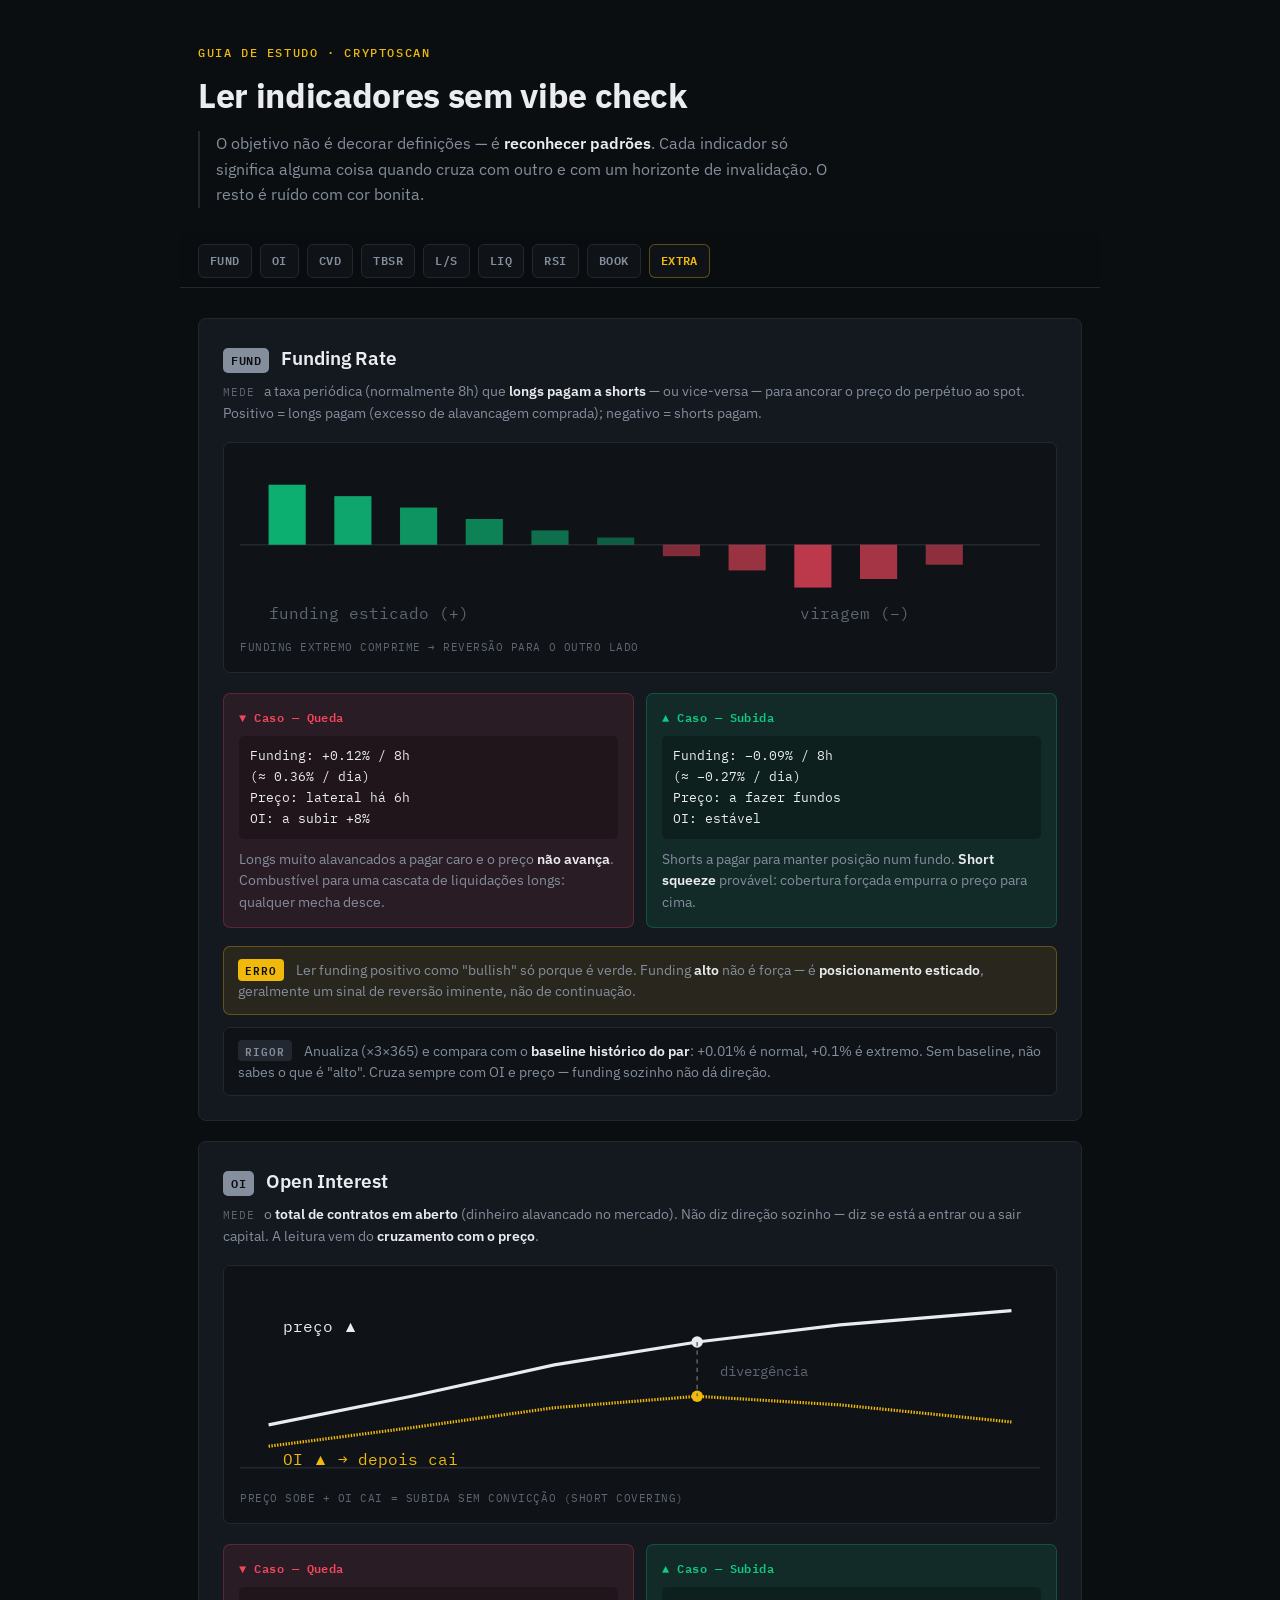
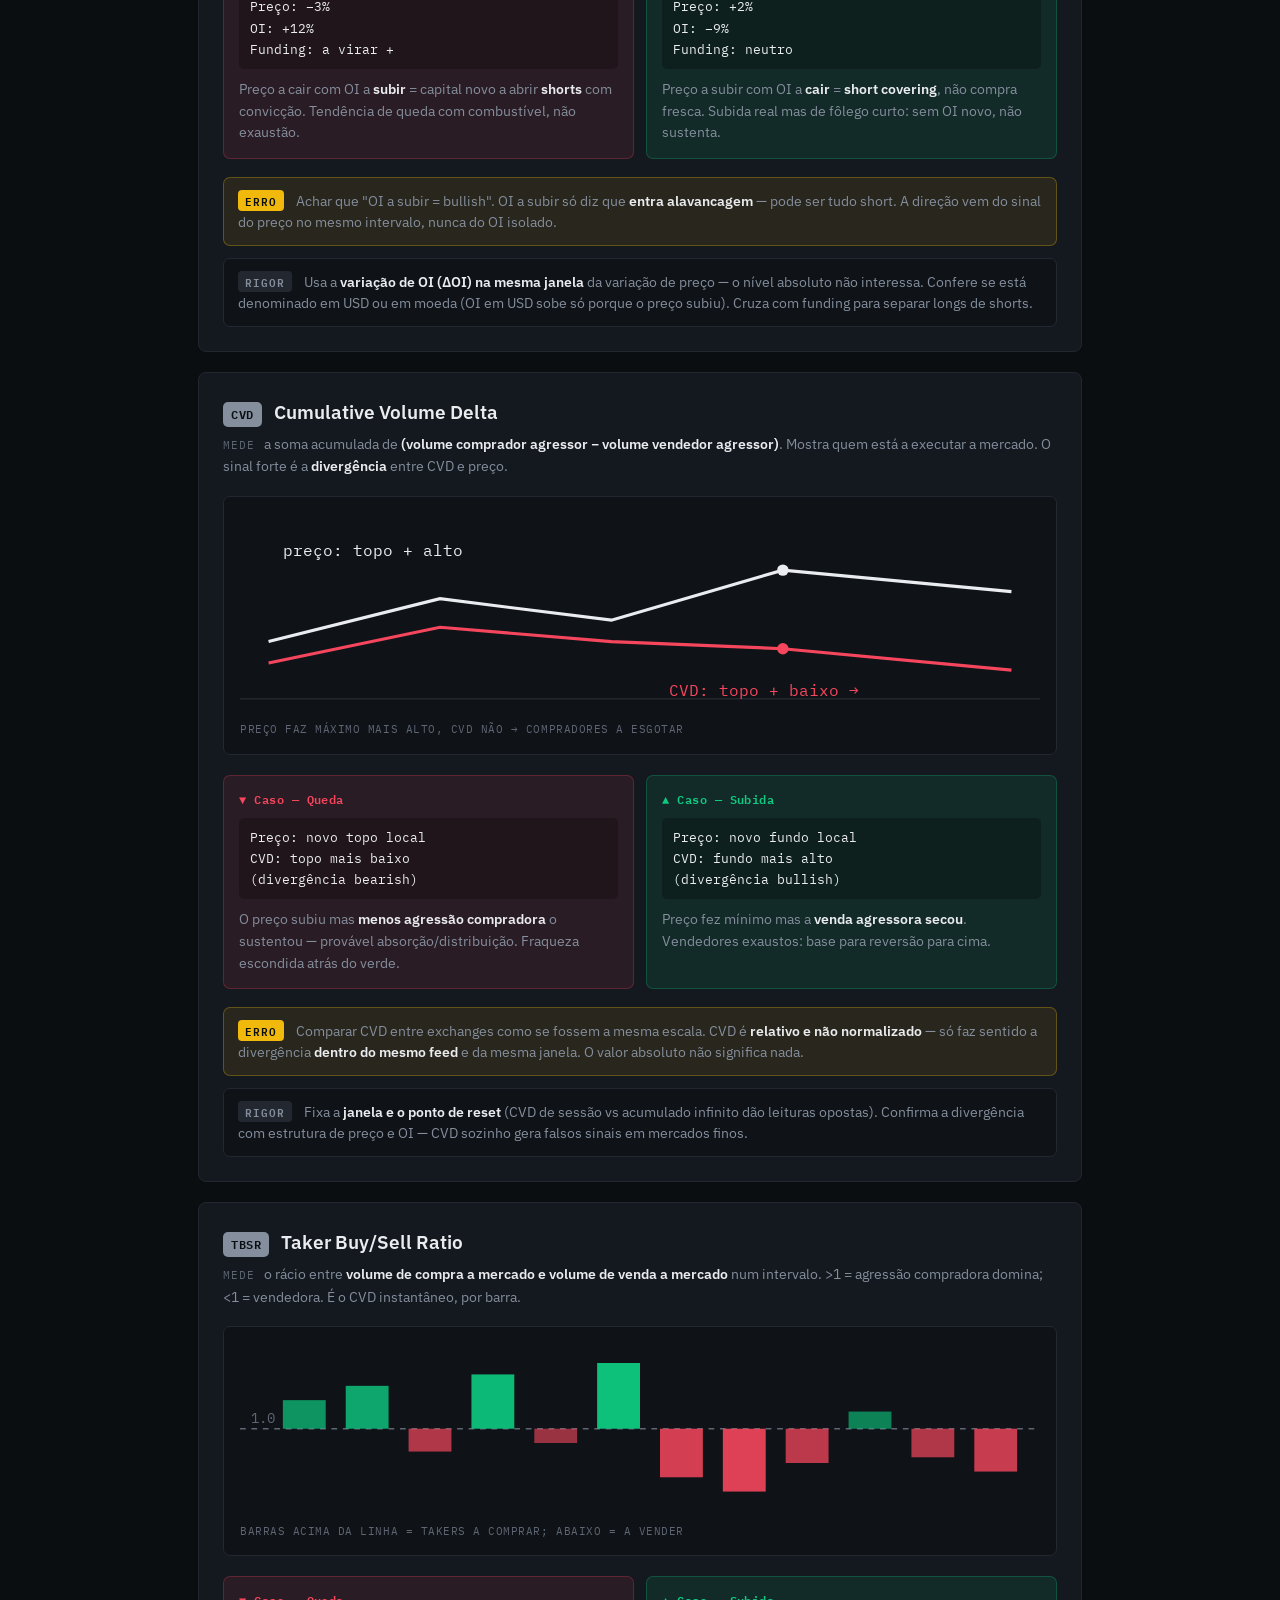
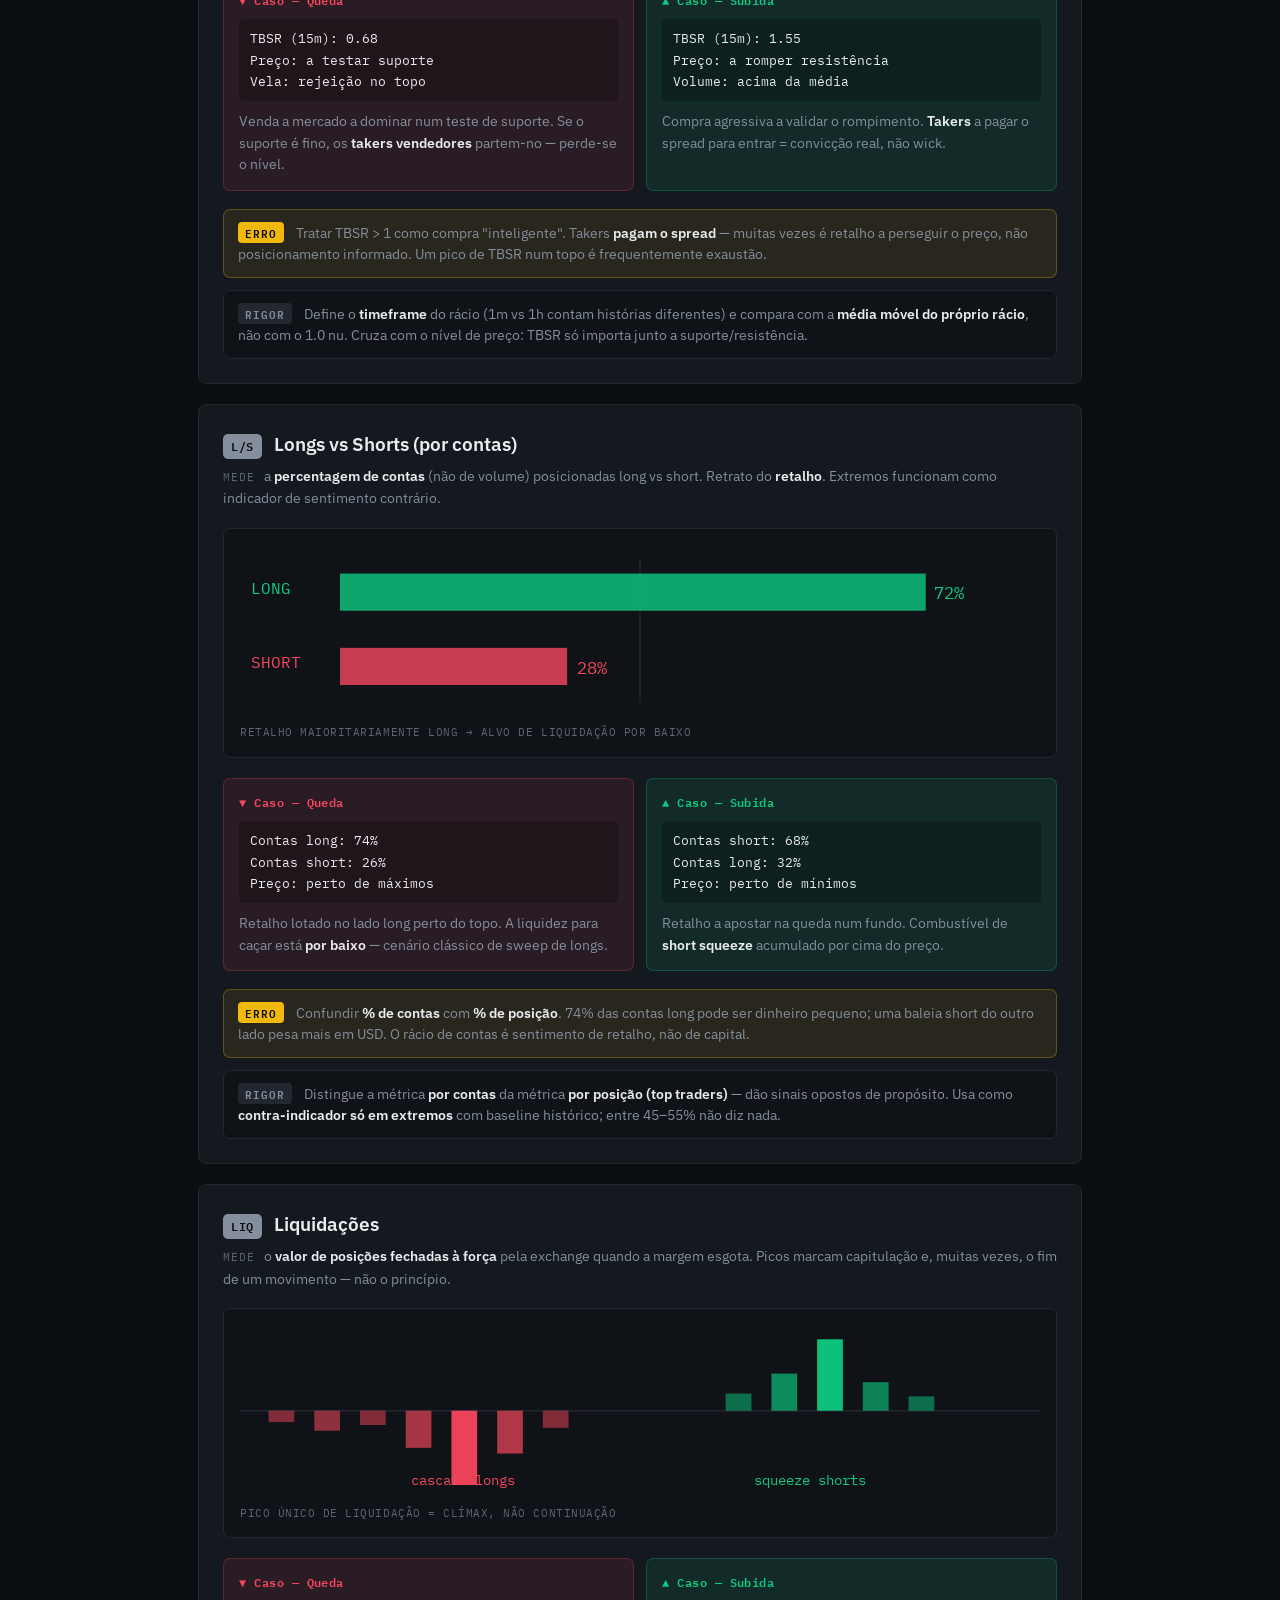
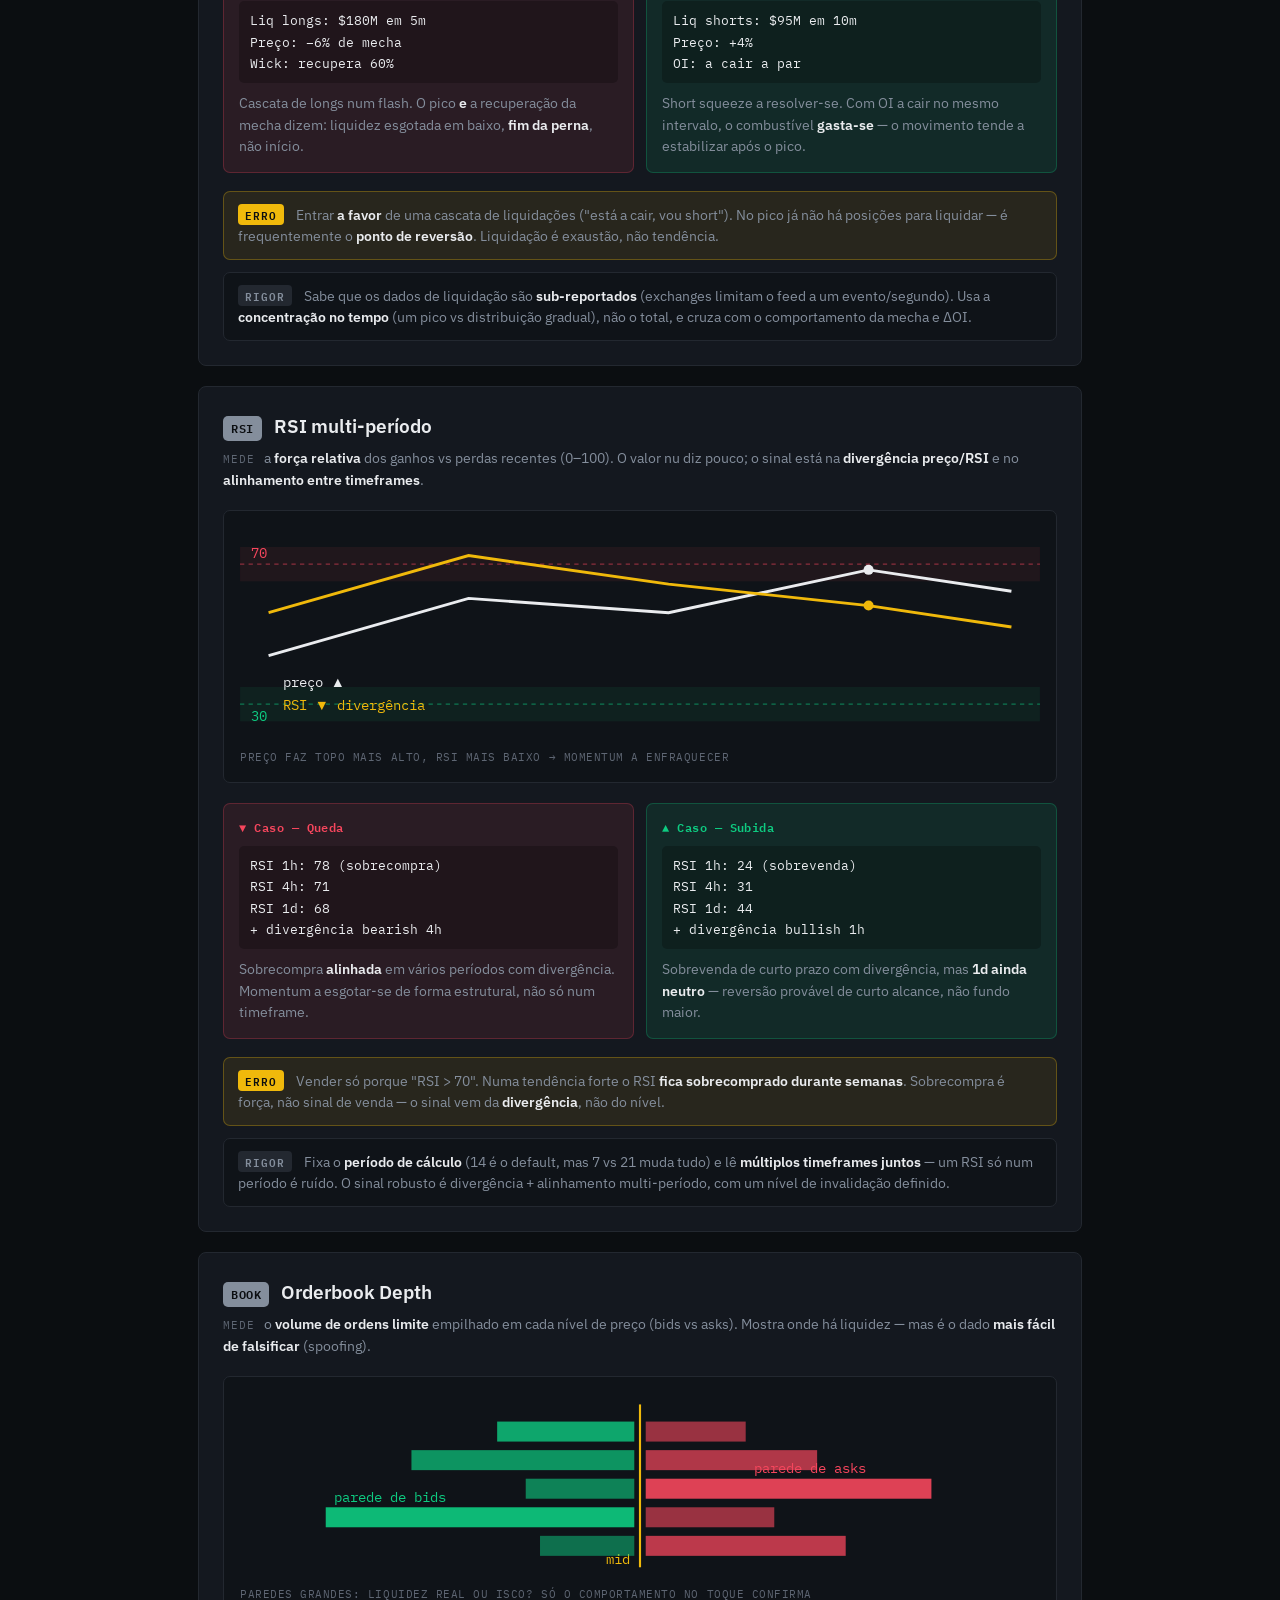
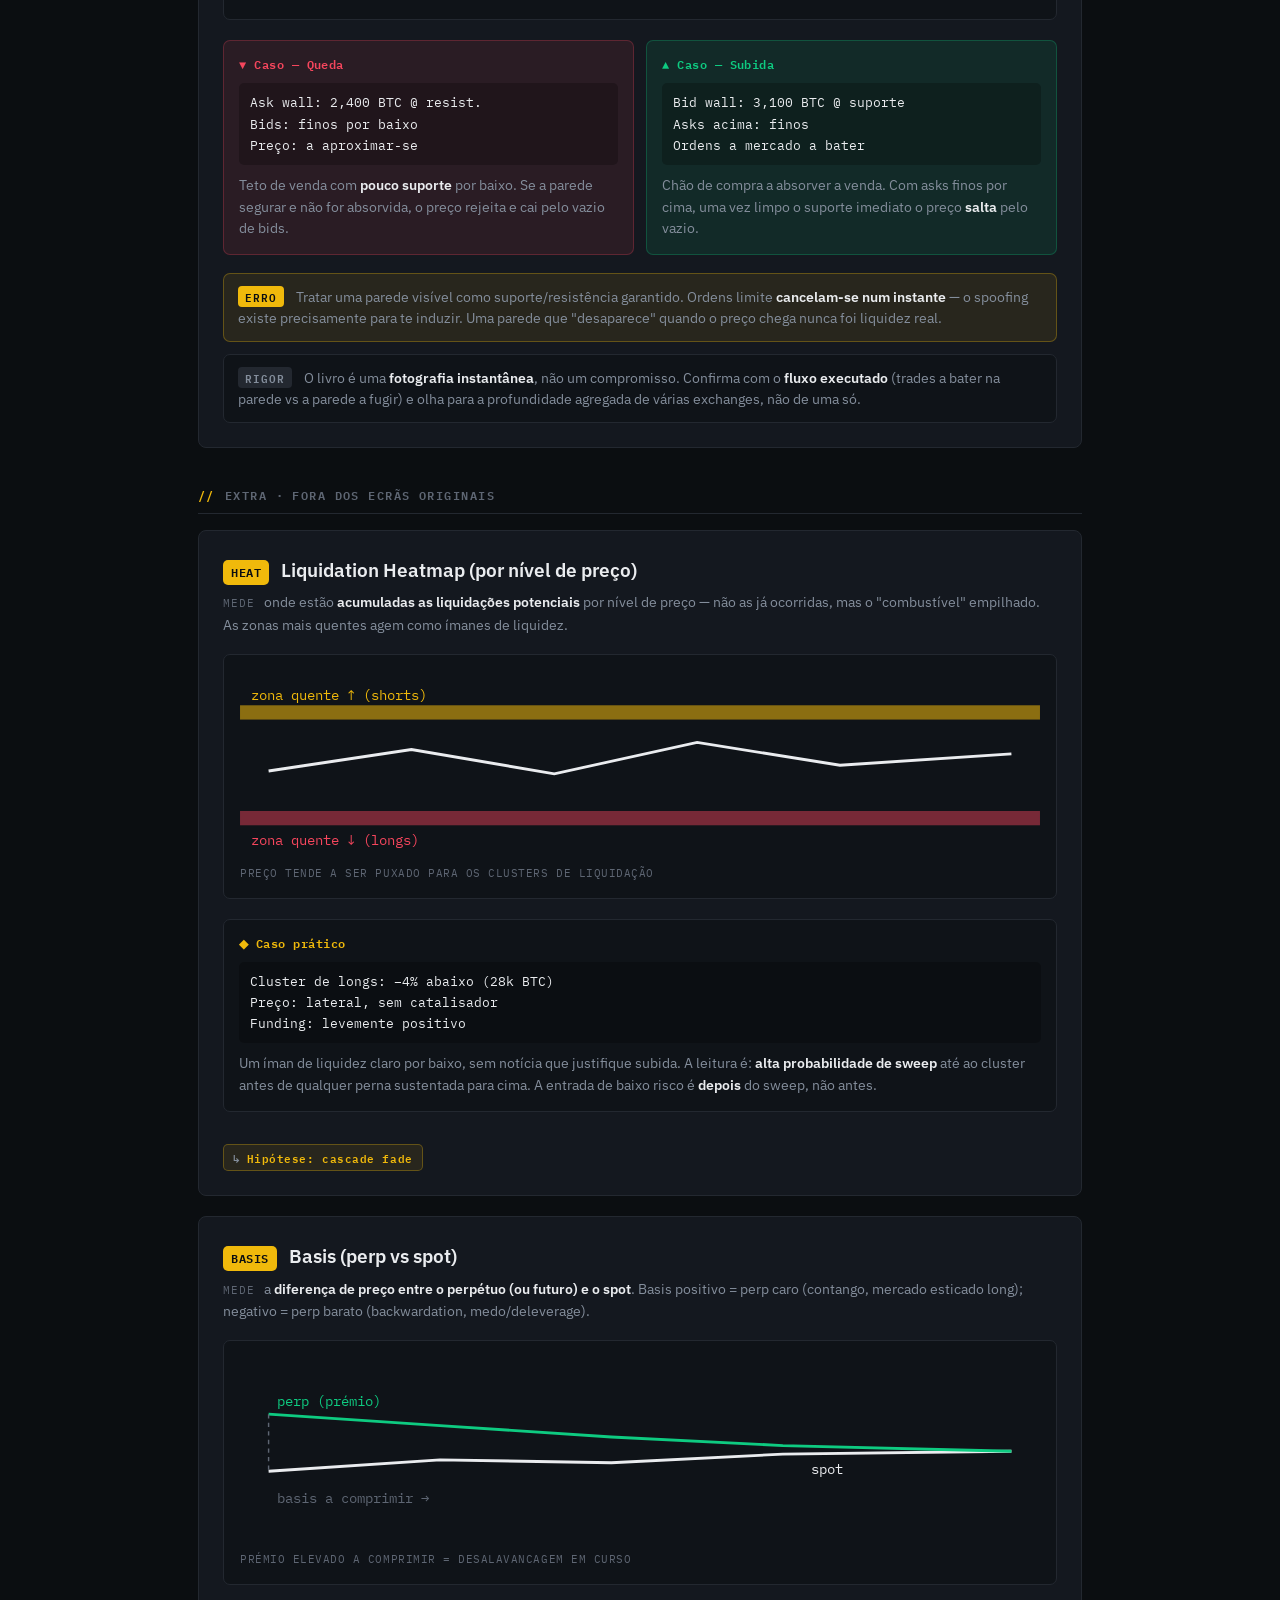
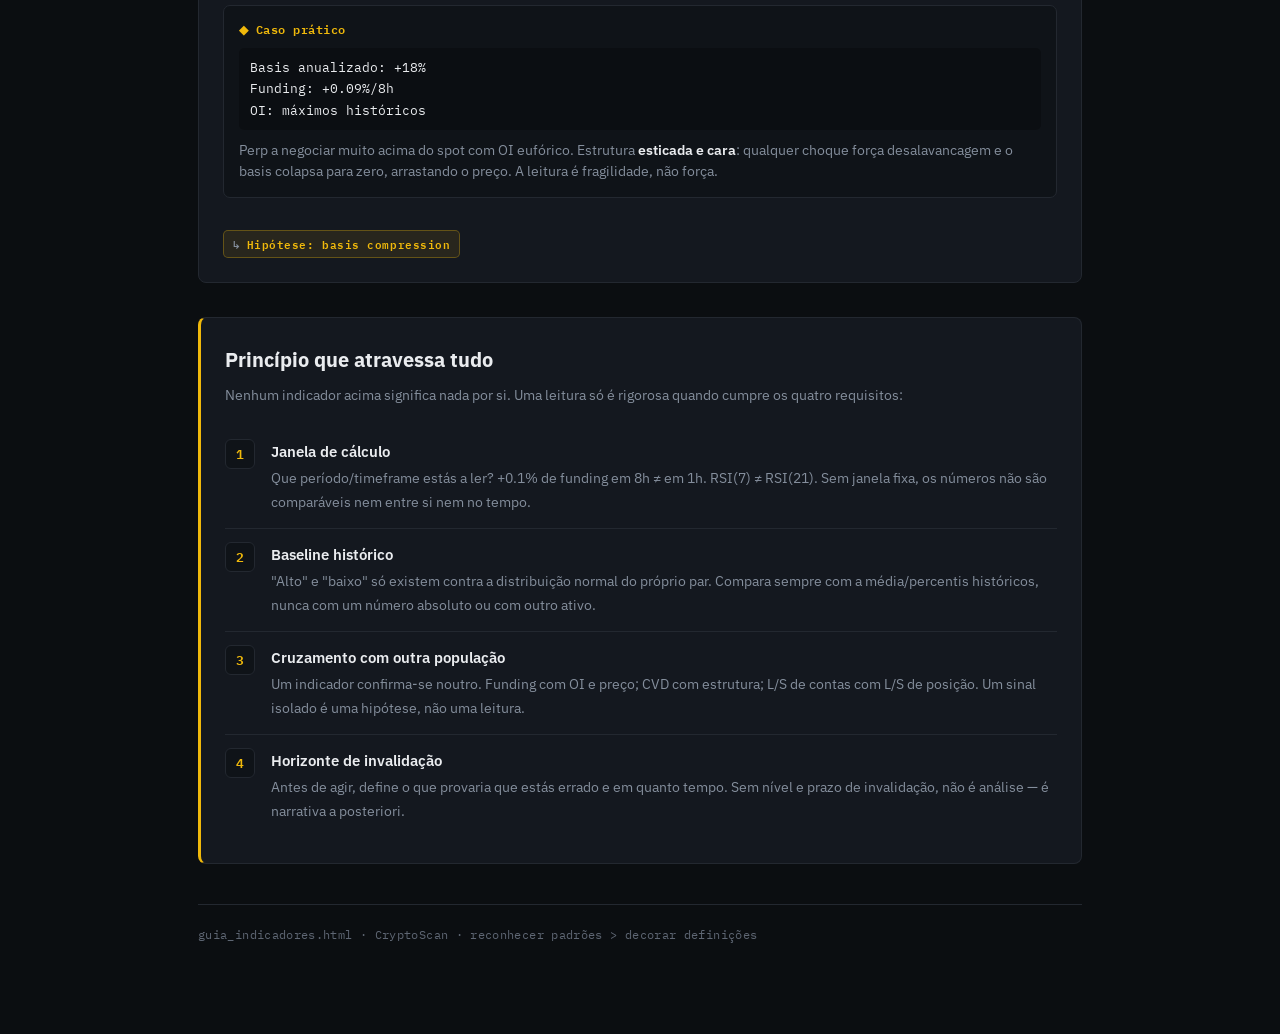
==== guia_indicadores.html @ 4b024e28 "Adiciona tab Tutorial com guia de indicadores de derivativos Novo ficheiro autónomo guia_indicadores" ====
<!DOCTYPE html>
<html lang="pt">
<head>
<meta charset="UTF-8">
<meta name="viewport" content="width=device-width, initial-scale=1.0">
<title>Ler indicadores sem vibe check · CryptoScan</title>
<link rel="preconnect" href="https://fonts.googleapis.com">
<link rel="preconnect" href="https://fonts.gstatic.com" crossorigin>
<link href="https://fonts.googleapis.com/css2?family=IBM+Plex+Sans:wght@400;500;600;700&family=IBM+Plex+Mono:wght@400;500;600&display=swap" rel="stylesheet">
<style>
:root{
  --bg:#0B0E11;
  --panel:#14181F;
  --panel-2:#0F1318;
  --border:#232830;
  --text:#EAECEF;
  --text-dim:#848E9C;
  --text-dimmer:#5E6673;
  --green:#0ECB81;
  --red:#F6465D;
  --amber:#F0B90B;
  --green-soft:rgba(14,203,129,.10);
  --red-soft:rgba(246,70,93,.10);
  --amber-soft:rgba(240,185,11,.09);
}
*{box-sizing:border-box}
html{scroll-behavior:smooth}
body{
  margin:0;
  background:var(--bg);
  color:var(--text);
  font-family:'IBM Plex Sans',system-ui,sans-serif;
  font-size:15px;
  line-height:1.6;
  -webkit-font-smoothing:antialiased;
}
.mono{font-family:'IBM Plex Mono',ui-monospace,monospace}
.wrap{max-width:920px;margin:0 auto;padding:0 18px 90px}

/* ─── HEADER ─────────────────────────────── */
header.top{padding:44px 0 26px}
.eyebrow{
  font-family:'IBM Plex Mono',monospace;
  font-size:11.5px;letter-spacing:.14em;text-transform:uppercase;
  color:var(--amber);margin:0 0 14px;font-weight:500;
}
h1.title{
  font-size:34px;line-height:1.14;font-weight:700;margin:0 0 16px;
  letter-spacing:-.01em;
}
.tese{
  color:var(--text-dim);font-size:16px;max-width:640px;margin:0;
  border-left:2px solid var(--border);padding-left:16px;
}
.tese strong{color:var(--text);font-weight:600}

/* ─── STICKY TICKER NAV ──────────────────── */
nav.ticker{
  position:sticky;top:0;z-index:20;
  margin:0 -18px 30px;padding:10px 18px;
  background:rgba(11,14,17,.72);
  backdrop-filter:blur(12px);-webkit-backdrop-filter:blur(12px);
  border-bottom:1px solid var(--border);
  display:flex;gap:8px;overflow-x:auto;
  scrollbar-width:none;
}
nav.ticker::-webkit-scrollbar{display:none}
nav.ticker a{
  flex:0 0 auto;
  font-family:'IBM Plex Mono',monospace;
  font-size:12px;font-weight:600;letter-spacing:.04em;
  color:var(--text-dim);text-decoration:none;
  padding:6px 11px;border-radius:6px;
  border:1px solid var(--border);
  background:var(--panel-2);
  transition:color .15s,border-color .15s,background .15s;
  white-space:nowrap;
}
nav.ticker a:hover{color:var(--text);border-color:var(--text-dimmer)}
nav.ticker a.x{color:var(--amber);border-color:rgba(240,185,11,.35)}

/* ─── PANELS ─────────────────────────────── */
section.ind{
  background:var(--panel);
  border:1px solid var(--border);
  border-radius:8px;
  padding:24px;
  margin:0 0 20px;
  scroll-margin-top:64px;
}
.ind-head{display:flex;align-items:baseline;gap:12px;flex-wrap:wrap;margin-bottom:6px}
.chip{
  font-family:'IBM Plex Mono',monospace;
  font-size:12px;font-weight:600;letter-spacing:.05em;
  color:var(--bg);background:var(--text-dim);
  padding:3px 8px;border-radius:5px;
}
.ind-name{font-size:19px;font-weight:600;margin:0}
.mede{
  color:var(--text-dim);font-size:14px;margin:4px 0 18px;
}
.mede b{color:var(--text);font-weight:600}
.mede .lbl{
  font-family:'IBM Plex Mono',monospace;color:var(--text-dimmer);
  font-size:11px;letter-spacing:.08em;text-transform:uppercase;margin-right:6px;
}

/* ─── DIAGRAM ────────────────────────────── */
.diagram{
  background:var(--panel-2);
  border:1px solid var(--border);
  border-radius:7px;
  padding:16px;margin:0 0 20px;
}
.diagram svg{display:block;width:100%;height:auto}
.dg-cap{
  font-family:'IBM Plex Mono',monospace;font-size:10.5px;
  color:var(--text-dimmer);letter-spacing:.05em;
  margin-top:8px;text-transform:uppercase;
}

/* ─── CASE BOXES ─────────────────────────── */
.cases{display:grid;grid-template-columns:1fr 1fr;gap:12px;margin:0 0 18px}
.case{
  border-radius:7px;padding:14px 15px;
  border:1px solid var(--border);
}
.case.down{background:var(--red-soft);border-color:rgba(246,70,93,.25)}
.case.up{background:var(--green-soft);border-color:rgba(14,203,129,.25)}
.case-lbl{
  font-family:'IBM Plex Mono',monospace;
  font-size:12px;font-weight:600;letter-spacing:.04em;
  margin:0 0 9px;
}
.case.down .case-lbl{color:var(--red)}
.case.up .case-lbl{color:var(--green)}
.case-num{
  font-family:'IBM Plex Mono',monospace;
  font-size:12.5px;line-height:1.7;color:var(--text);
  background:rgba(0,0,0,.25);
  border-radius:5px;padding:9px 11px;margin:0 0 10px;
  white-space:pre-wrap;overflow-x:auto;
}
.case-read{font-size:13.5px;color:var(--text-dim);margin:0}
.case-read b{color:var(--text);font-weight:600}

/* ─── CALLOUTS ───────────────────────────── */
.callout{
  border-radius:7px;padding:12px 14px;margin:0 0 12px;
  font-size:13.5px;line-height:1.55;
  border:1px solid var(--border);
}
.callout:last-child{margin-bottom:0}
.callout .tag{
  font-family:'IBM Plex Mono',monospace;
  font-size:11px;font-weight:600;letter-spacing:.09em;
  padding:2px 7px;border-radius:4px;margin-right:9px;
  display:inline-block;
}
.callout.erro{background:var(--amber-soft);border-color:rgba(240,185,11,.3)}
.callout.erro .tag{color:var(--bg);background:var(--amber)}
.callout.rigor{background:var(--panel-2)}
.callout.rigor .tag{color:var(--text-dim);background:var(--border)}
.callout-body{color:var(--text-dim)}
.callout-body b{color:var(--text);font-weight:600}

/* ─── SECTION LABEL ──────────────────────── */
.sec-label{
  font-family:'IBM Plex Mono',monospace;
  font-size:12px;letter-spacing:.12em;text-transform:uppercase;
  color:var(--text-dimmer);font-weight:600;
  margin:38px 0 16px;padding-bottom:8px;
  border-bottom:1px solid var(--border);
  display:flex;align-items:center;gap:10px;
}
.sec-label::before{content:"//";color:var(--amber)}

/* EXTRA tag linking to hypothesis */
.hyp-tag{
  font-family:'IBM Plex Mono',monospace;
  font-size:11px;font-weight:600;letter-spacing:.05em;
  color:var(--amber);background:var(--amber-soft);
  border:1px solid rgba(240,185,11,.3);
  padding:4px 9px;border-radius:5px;
  display:inline-flex;align-items:center;gap:6px;margin-top:14px;
}
.hyp-tag::before{content:"↳";color:var(--text-dim)}

/* ─── CLOSING ────────────────────────────── */
.closing{
  background:var(--panel);
  border:1px solid var(--border);
  border-left:3px solid var(--amber);
  border-radius:8px;padding:26px 24px;margin:34px 0 0;
}
.closing h2{font-size:20px;font-weight:700;margin:0 0 8px}
.closing .sub{color:var(--text-dim);font-size:14px;margin:0 0 20px}
ol.rigor-list{margin:0;padding:0;list-style:none;counter-reset:r}
ol.rigor-list li{
  counter-increment:r;
  position:relative;padding:14px 0 14px 46px;
  border-top:1px solid var(--border);
}
ol.rigor-list li:first-child{border-top:none}
ol.rigor-list li::before{
  content:counter(r);
  position:absolute;left:0;top:13px;
  width:28px;height:28px;border-radius:6px;
  background:var(--panel-2);border:1px solid var(--border);
  color:var(--amber);font-family:'IBM Plex Mono',monospace;
  font-weight:600;font-size:13px;
  display:flex;align-items:center;justify-content:center;
}
ol.rigor-list li b{color:var(--text);font-weight:600;display:block;margin-bottom:2px}
ol.rigor-list li span{color:var(--text-dim);font-size:13.5px}

footer.foot{
  margin-top:40px;padding-top:20px;border-top:1px solid var(--border);
  color:var(--text-dimmer);font-size:12px;
  font-family:'IBM Plex Mono',monospace;letter-spacing:.03em;
}

/* ─── RESPONSIVE ─────────────────────────── */
@media (max-width:640px){
  .cases{grid-template-columns:1fr}
  h1.title{font-size:27px}
  section.ind{padding:18px}
  .wrap{padding:0 14px 70px}
}
</style>
</head>
<body>
<div class="wrap">

<!-- ══ HEADER ══ -->
<header class="top">
  <p class="eyebrow">Guia de estudo · CryptoScan</p>
  <h1 class="title">Ler indicadores sem vibe check</h1>
  <p class="tese">O objetivo não é decorar definições — é <strong>reconhecer padrões</strong>. Cada indicador só significa alguma coisa quando cruza com outro e com um horizonte de invalidação. O resto é ruído com cor bonita.</p>
</header>

<!-- ══ STICKY TICKER NAV ══ -->
<nav class="ticker" aria-label="Navegação de indicadores">
  <a href="#fund">FUND</a>
  <a href="#oi">OI</a>
  <a href="#cvd">CVD</a>
  <a href="#tbsr">TBSR</a>
  <a href="#ls">L/S</a>
  <a href="#liq">LIQ</a>
  <a href="#rsi">RSI</a>
  <a href="#book">BOOK</a>
  <a href="#extra" class="x">EXTRA</a>
</nav>

<!-- ══════════ 1 · FUNDING ══════════ -->
<section class="ind" id="fund">
  <div class="ind-head">
    <span class="chip">FUND</span>
    <h2 class="ind-name">Funding Rate</h2>
  </div>
  <p class="mede"><span class="lbl">Mede</span> a taxa periódica (normalmente 8h) que <b>longs pagam a shorts</b> — ou vice-versa — para ancorar o preço do perpétuo ao spot. Positivo = longs pagam (excesso de alavancagem comprada); negativo = shorts pagam.</p>

  <div class="diagram">
    <svg viewBox="0 0 560 120" role="img" aria-label="Barras de funding a comprimir">
      <line x1="0" y1="60" x2="560" y2="60" stroke="#232830" stroke-width="1"/>
      <!-- barras positivas a decrescer (compressão) -->
      <rect x="20"  y="18" width="26" height="42" fill="#0ECB81" opacity=".85"/>
      <rect x="66"  y="26" width="26" height="34" fill="#0ECB81" opacity=".8"/>
      <rect x="112" y="34" width="26" height="26" fill="#0ECB81" opacity=".7"/>
      <rect x="158" y="42" width="26" height="18" fill="#0ECB81" opacity=".6"/>
      <rect x="204" y="50" width="26" height="10" fill="#0ECB81" opacity=".5"/>
      <rect x="250" y="55" width="26" height="5"  fill="#0ECB81" opacity=".4"/>
      <!-- viragem negativa -->
      <rect x="296" y="60" width="26" height="8"  fill="#F6465D" opacity=".5"/>
      <rect x="342" y="60" width="26" height="18" fill="#F6465D" opacity=".6"/>
      <rect x="388" y="60" width="26" height="30" fill="#F6465D" opacity=".75"/>
      <rect x="434" y="60" width="26" height="24" fill="#F6465D" opacity=".65"/>
      <rect x="480" y="60" width="26" height="14" fill="#F6465D" opacity=".55"/>
      <text x="20" y="112" fill="#5E6673" font-family="IBM Plex Mono" font-size="11">funding esticado (+)</text>
      <text x="392" y="112" fill="#5E6673" font-family="IBM Plex Mono" font-size="11">viragem (−)</text>
    </svg>
    <div class="dg-cap">Funding extremo comprime → reversão para o outro lado</div>
  </div>

  <div class="cases">
    <div class="case down">
      <p class="case-lbl">▼ Caso — Queda</p>
      <div class="case-num">Funding: +0.12% / 8h
(≈ 0.36% / dia)
Preço: lateral há 6h
OI: a subir +8%</div>
      <p class="case-read">Longs muito alavancados a pagar caro e o preço <b>não avança</b>. Combustível para uma cascata de liquidações longs: qualquer mecha desce.</p>
    </div>
    <div class="case up">
      <p class="case-lbl">▲ Caso — Subida</p>
      <div class="case-num">Funding: −0.09% / 8h
(≈ −0.27% / dia)
Preço: a fazer fundos
OI: estável</div>
      <p class="case-read">Shorts a pagar para manter posição num fundo. <b>Short squeeze</b> provável: cobertura forçada empurra o preço para cima.</p>
    </div>
  </div>

  <div class="callout erro">
    <span class="tag">ERRO</span>
    <span class="callout-body">Ler funding positivo como "bullish" só porque é verde. Funding <b>alto</b> não é força — é <b>posicionamento esticado</b>, geralmente um sinal de reversão iminente, não de continuação.</span>
  </div>
  <div class="callout rigor">
    <span class="tag">RIGOR</span>
    <span class="callout-body">Anualiza (×3×365) e compara com o <b>baseline histórico do par</b>: +0.01% é normal, +0.1% é extremo. Sem baseline, não sabes o que é "alto". Cruza sempre com OI e preço — funding sozinho não dá direção.</span>
  </div>
</section>

<!-- ══════════ 2 · OPEN INTEREST ══════════ -->
<section class="ind" id="oi">
  <div class="ind-head">
    <span class="chip">OI</span>
    <h2 class="ind-name">Open Interest</h2>
  </div>
  <p class="mede"><span class="lbl">Mede</span> o <b>total de contratos em aberto</b> (dinheiro alavancado no mercado). Não diz direção sozinho — diz se está a entrar ou a sair capital. A leitura vem do <b>cruzamento com o preço</b>.</p>

  <div class="diagram">
    <svg viewBox="0 0 560 140" role="img" aria-label="Cruzamento preço e open interest">
      <line x1="0" y1="130" x2="560" y2="130" stroke="#232830" stroke-width="1"/>
      <!-- preço a subir -->
      <polyline points="20,100 120,80 220,58 320,42 420,30 540,20" fill="none" stroke="#EAECEF" stroke-width="2.2"/>
      <!-- OI a subir junto (confirmação) então a divergir -->
      <polyline points="20,115 120,102 220,88 320,80 420,86 540,98" fill="none" stroke="#F0B90B" stroke-width="2.2" stroke-dasharray="1"/>
      <circle cx="320" cy="42" r="4" fill="#EAECEF"/>
      <circle cx="320" cy="80" r="4" fill="#F0B90B"/>
      <line x1="320" y1="42" x2="320" y2="80" stroke="#5E6673" stroke-width="1" stroke-dasharray="3 3"/>
      <text x="30" y="35" fill="#EAECEF" font-family="IBM Plex Mono" font-size="11">preço ▲</text>
      <text x="30" y="128" fill="#F0B90B" font-family="IBM Plex Mono" font-size="11">OI ▲ → depois cai</text>
      <text x="336" y="66" fill="#5E6673" font-family="IBM Plex Mono" font-size="10">divergência</text>
    </svg>
    <div class="dg-cap">Preço sobe + OI cai = subida sem convicção (short covering)</div>
  </div>

  <div class="cases">
    <div class="case down">
      <p class="case-lbl">▼ Caso — Queda</p>
      <div class="case-num">Preço: −3%
OI: +12%
Funding: a virar +</div>
      <p class="case-read">Preço a cair com OI a <b>subir</b> = capital novo a abrir <b>shorts</b> com convicção. Tendência de queda com combustível, não exaustão.</p>
    </div>
    <div class="case up">
      <p class="case-lbl">▲ Caso — Subida</p>
      <div class="case-num">Preço: +2%
OI: −9%
Funding: neutro</div>
      <p class="case-read">Preço a subir com OI a <b>cair</b> = <b>short covering</b>, não compra fresca. Subida real mas de fôlego curto: sem OI novo, não sustenta.</p>
    </div>
  </div>

  <div class="callout erro">
    <span class="tag">ERRO</span>
    <span class="callout-body">Achar que "OI a subir = bullish". OI a subir só diz que <b>entra alavancagem</b> — pode ser tudo short. A direção vem do sinal do preço no mesmo intervalo, nunca do OI isolado.</span>
  </div>
  <div class="callout rigor">
    <span class="tag">RIGOR</span>
    <span class="callout-body">Usa a <b>variação de OI (ΔOI) na mesma janela</b> da variação de preço — o nível absoluto não interessa. Confere se está denominado em USD ou em moeda (OI em USD sobe só porque o preço subiu). Cruza com funding para separar longs de shorts.</span>
  </div>
</section>

<!-- ══════════ 3 · CVD ══════════ -->
<section class="ind" id="cvd">
  <div class="ind-head">
    <span class="chip">CVD</span>
    <h2 class="ind-name">Cumulative Volume Delta</h2>
  </div>
  <p class="mede"><span class="lbl">Mede</span> a soma acumulada de <b>(volume comprador agressor − volume vendedor agressor)</b>. Mostra quem está a executar a mercado. O sinal forte é a <b>divergência</b> entre CVD e preço.</p>

  <div class="diagram">
    <svg viewBox="0 0 560 140" role="img" aria-label="Divergência entre preço e CVD">
      <line x1="0" y1="130" x2="560" y2="130" stroke="#232830" stroke-width="1"/>
      <!-- preço faz topo mais alto -->
      <polyline points="20,90 140,60 260,75 380,40 540,55" fill="none" stroke="#EAECEF" stroke-width="2.2"/>
      <!-- CVD faz topo mais baixo (divergência bearish) -->
      <polyline points="20,105 140,80 260,90 380,95 540,110" fill="none" stroke="#F6465D" stroke-width="2.2"/>
      <circle cx="380" cy="40" r="4" fill="#EAECEF"/>
      <circle cx="380" cy="95" r="4" fill="#F6465D"/>
      <text x="30" y="30" fill="#EAECEF" font-family="IBM Plex Mono" font-size="11">preço: topo + alto</text>
      <text x="300" y="128" fill="#F6465D" font-family="IBM Plex Mono" font-size="11">CVD: topo + baixo →</text>
    </svg>
    <div class="dg-cap">Preço faz máximo mais alto, CVD não → compradores a esgotar</div>
  </div>

  <div class="cases">
    <div class="case down">
      <p class="case-lbl">▼ Caso — Queda</p>
      <div class="case-num">Preço: novo topo local
CVD: topo mais baixo
(divergência bearish)</div>
      <p class="case-read">O preço subiu mas <b>menos agressão compradora</b> o sustentou — provável absorção/distribuição. Fraqueza escondida atrás do verde.</p>
    </div>
    <div class="case up">
      <p class="case-lbl">▲ Caso — Subida</p>
      <div class="case-num">Preço: novo fundo local
CVD: fundo mais alto
(divergência bullish)</div>
      <p class="case-read">Preço fez mínimo mas a <b>venda agressora secou</b>. Vendedores exaustos: base para reversão para cima.</p>
    </div>
  </div>

  <div class="callout erro">
    <span class="tag">ERRO</span>
    <span class="callout-body">Comparar CVD entre exchanges como se fossem a mesma escala. CVD é <b>relativo e não normalizado</b> — só faz sentido a divergência <b>dentro do mesmo feed</b> e da mesma janela. O valor absoluto não significa nada.</span>
  </div>
  <div class="callout rigor">
    <span class="tag">RIGOR</span>
    <span class="callout-body">Fixa a <b>janela e o ponto de reset</b> (CVD de sessão vs acumulado infinito dão leituras opostas). Confirma a divergência com estrutura de preço e OI — CVD sozinho gera falsos sinais em mercados finos.</span>
  </div>
</section>

<!-- ══════════ 4 · TBSR ══════════ -->
<section class="ind" id="tbsr">
  <div class="ind-head">
    <span class="chip">TBSR</span>
    <h2 class="ind-name">Taker Buy/Sell Ratio</h2>
  </div>
  <p class="mede"><span class="lbl">Mede</span> o rácio entre <b>volume de compra a mercado e volume de venda a mercado</b> num intervalo. &gt;1 = agressão compradora domina; &lt;1 = vendedora. É o CVD instantâneo, por barra.</p>

  <div class="diagram">
    <svg viewBox="0 0 560 120" role="img" aria-label="Rácio taker buy sell em torno de 1">
      <line x1="0" y1="60" x2="560" y2="60" stroke="#5E6673" stroke-width="1" stroke-dasharray="4 4"/>
      <text x="8" y="56" fill="#5E6673" font-family="IBM Plex Mono" font-size="10">1.0</text>
      <rect x="30"  y="40" width="30" height="20" fill="#0ECB81" opacity=".7"/>
      <rect x="74"  y="30" width="30" height="30" fill="#0ECB81" opacity=".8"/>
      <rect x="118" y="60" width="30" height="16" fill="#F6465D" opacity=".7"/>
      <rect x="162" y="22" width="30" height="38" fill="#0ECB81" opacity=".9"/>
      <rect x="206" y="60" width="30" height="10" fill="#F6465D" opacity=".6"/>
      <rect x="250" y="14" width="30" height="46" fill="#0ECB81" opacity=".95"/>
      <rect x="294" y="60" width="30" height="34" fill="#F6465D" opacity=".85"/>
      <rect x="338" y="60" width="30" height="44" fill="#F6465D" opacity=".9"/>
      <rect x="382" y="60" width="30" height="24" fill="#F6465D" opacity=".75"/>
      <rect x="426" y="48" width="30" height="12" fill="#0ECB81" opacity=".6"/>
      <rect x="470" y="60" width="30" height="20" fill="#F6465D" opacity=".7"/>
      <rect x="514" y="60" width="30" height="30" fill="#F6465D" opacity=".8"/>
    </svg>
    <div class="dg-cap">Barras acima da linha = takers a comprar; abaixo = a vender</div>
  </div>

  <div class="cases">
    <div class="case down">
      <p class="case-lbl">▼ Caso — Queda</p>
      <div class="case-num">TBSR (15m): 0.68
Preço: a testar suporte
Vela: rejeição no topo</div>
      <p class="case-read">Venda a mercado a dominar num teste de suporte. Se o suporte é fino, os <b>takers vendedores</b> partem-no — perde-se o nível.</p>
    </div>
    <div class="case up">
      <p class="case-lbl">▲ Caso — Subida</p>
      <div class="case-num">TBSR (15m): 1.55
Preço: a romper resistência
Volume: acima da média</div>
      <p class="case-read">Compra agressiva a validar o rompimento. <b>Takers</b> a pagar o spread para entrar = convicção real, não wick.</p>
    </div>
  </div>

  <div class="callout erro">
    <span class="tag">ERRO</span>
    <span class="callout-body">Tratar TBSR &gt; 1 como compra "inteligente". Takers <b>pagam o spread</b> — muitas vezes é retalho a perseguir o preço, não posicionamento informado. Um pico de TBSR num topo é frequentemente exaustão.</span>
  </div>
  <div class="callout rigor">
    <span class="tag">RIGOR</span>
    <span class="callout-body">Define o <b>timeframe</b> do rácio (1m vs 1h contam histórias diferentes) e compara com a <b>média móvel do próprio rácio</b>, não com o 1.0 nu. Cruza com o nível de preço: TBSR só importa junto a suporte/resistência.</span>
  </div>
</section>

<!-- ══════════ 5 · LONGS vs SHORTS ══════════ -->
<section class="ind" id="ls">
  <div class="ind-head">
    <span class="chip">L/S</span>
    <h2 class="ind-name">Longs vs Shorts (por contas)</h2>
  </div>
  <p class="mede"><span class="lbl">Mede</span> a <b>percentagem de contas</b> (não de volume) posicionadas long vs short. Retrato do <b>retalho</b>. Extremos funcionam como indicador de sentimento contrário.</p>

  <div class="diagram">
    <svg viewBox="0 0 560 120" role="img" aria-label="Barras opostas de longs e shorts">
      <text x="8" y="34" fill="#0ECB81" font-family="IBM Plex Mono" font-size="11">LONG</text>
      <text x="8" y="86" fill="#F6465D" font-family="IBM Plex Mono" font-size="11">SHORT</text>
      <line x1="280" y1="10" x2="280" y2="110" stroke="#232830" stroke-width="1"/>
      <!-- long bar (72%) para a direita -->
      <rect x="70" y="20" width="410" height="26" fill="#0ECB81" opacity=".8"/>
      <text x="486" y="38" fill="#0ECB81" font-family="IBM Plex Mono" font-size="12">72%</text>
      <!-- short bar (28%) -->
      <rect x="70" y="72" width="159" height="26" fill="#F6465D" opacity=".8"/>
      <text x="236" y="90" fill="#F6465D" font-family="IBM Plex Mono" font-size="12">28%</text>
    </svg>
    <div class="dg-cap">Retalho maioritariamente long → alvo de liquidação por baixo</div>
  </div>

  <div class="cases">
    <div class="case down">
      <p class="case-lbl">▼ Caso — Queda</p>
      <div class="case-num">Contas long: 74%
Contas short: 26%
Preço: perto de máximos</div>
      <p class="case-read">Retalho lotado no lado long perto do topo. A liquidez para caçar está <b>por baixo</b> — cenário clássico de sweep de longs.</p>
    </div>
    <div class="case up">
      <p class="case-lbl">▲ Caso — Subida</p>
      <div class="case-num">Contas short: 68%
Contas long: 32%
Preço: perto de mínimos</div>
      <p class="case-read">Retalho a apostar na queda num fundo. Combustível de <b>short squeeze</b> acumulado por cima do preço.</p>
    </div>
  </div>

  <div class="callout erro">
    <span class="tag">ERRO</span>
    <span class="callout-body">Confundir <b>% de contas</b> com <b>% de posição</b>. 74% das contas long pode ser dinheiro pequeno; uma baleia short do outro lado pesa mais em USD. O rácio de contas é sentimento de retalho, não de capital.</span>
  </div>
  <div class="callout rigor">
    <span class="tag">RIGOR</span>
    <span class="callout-body">Distingue a métrica <b>por contas</b> da métrica <b>por posição (top traders)</b> — dão sinais opostos de propósito. Usa como <b>contra-indicador só em extremos</b> com baseline histórico; entre 45–55% não diz nada.</span>
  </div>
</section>

<!-- ══════════ 6 · LIQUIDAÇÕES ══════════ -->
<section class="ind" id="liq">
  <div class="ind-head">
    <span class="chip">LIQ</span>
    <h2 class="ind-name">Liquidações</h2>
  </div>
  <p class="mede"><span class="lbl">Mede</span> o <b>valor de posições fechadas à força</b> pela exchange quando a margem esgota. Picos marcam capitulação e, muitas vezes, o fim de um movimento — não o princípio.</p>

  <div class="diagram">
    <svg viewBox="0 0 560 120" role="img" aria-label="Mini histograma de liquidações">
      <line x1="0" y1="60" x2="560" y2="60" stroke="#232830" stroke-width="1"/>
      <!-- liquidações longs (para baixo, vermelho) com um pico -->
      <rect x="20"  y="60" width="18" height="8"  fill="#F6465D" opacity=".5"/>
      <rect x="52"  y="60" width="18" height="14" fill="#F6465D" opacity=".55"/>
      <rect x="84"  y="60" width="18" height="10" fill="#F6465D" opacity=".5"/>
      <rect x="116" y="60" width="18" height="26" fill="#F6465D" opacity=".65"/>
      <rect x="148" y="60" width="18" height="52" fill="#F6465D" opacity=".95"/>
      <rect x="180" y="60" width="18" height="30" fill="#F6465D" opacity=".7"/>
      <rect x="212" y="60" width="18" height="12" fill="#F6465D" opacity=".5"/>
      <!-- liquidações shorts (para cima, verde) -->
      <rect x="340" y="48" width="18" height="12" fill="#0ECB81" opacity=".5"/>
      <rect x="372" y="34" width="18" height="26" fill="#0ECB81" opacity=".65"/>
      <rect x="404" y="10" width="18" height="50" fill="#0ECB81" opacity=".95"/>
      <rect x="436" y="40" width="18" height="20" fill="#0ECB81" opacity=".6"/>
      <rect x="468" y="50" width="18" height="10" fill="#0ECB81" opacity=".5"/>
      <text x="120" y="112" fill="#F6465D" font-family="IBM Plex Mono" font-size="10">cascata longs</text>
      <text x="360" y="112" fill="#0ECB81" font-family="IBM Plex Mono" font-size="10">squeeze shorts</text>
    </svg>
    <div class="dg-cap">Pico único de liquidação = clímax, não continuação</div>
  </div>

  <div class="cases">
    <div class="case down">
      <p class="case-lbl">▼ Caso — Queda</p>
      <div class="case-num">Liq longs: $180M em 5m
Preço: −6% de mecha
Wick: recupera 60%</div>
      <p class="case-read">Cascata de longs num flash. O pico <b>e</b> a recuperação da mecha dizem: liquidez esgotada em baixo, <b>fim da perna</b>, não início.</p>
    </div>
    <div class="case up">
      <p class="case-lbl">▲ Caso — Subida</p>
      <div class="case-num">Liq shorts: $95M em 10m
Preço: +4%
OI: a cair a par</div>
      <p class="case-read">Short squeeze a resolver-se. Com OI a cair no mesmo intervalo, o combustível <b>gasta-se</b> — o movimento tende a estabilizar após o pico.</p>
    </div>
  </div>

  <div class="callout erro">
    <span class="tag">ERRO</span>
    <span class="callout-body">Entrar <b>a favor</b> de uma cascata de liquidações ("está a cair, vou short"). No pico já não há posições para liquidar — é frequentemente o <b>ponto de reversão</b>. Liquidação é exaustão, não tendência.</span>
  </div>
  <div class="callout rigor">
    <span class="tag">RIGOR</span>
    <span class="callout-body">Sabe que os dados de liquidação são <b>sub-reportados</b> (exchanges limitam o feed a um evento/segundo). Usa a <b>concentração no tempo</b> (um pico vs distribuição gradual), não o total, e cruza com o comportamento da mecha e ΔOI.</span>
  </div>
</section>

<!-- ══════════ 7 · RSI ══════════ -->
<section class="ind" id="rsi">
  <div class="ind-head">
    <span class="chip">RSI</span>
    <h2 class="ind-name">RSI multi-período</h2>
  </div>
  <p class="mede"><span class="lbl">Mede</span> a <b>força relativa</b> dos ganhos vs perdas recentes (0–100). O valor nu diz pouco; o sinal está na <b>divergência preço/RSI</b> e no <b>alinhamento entre timeframes</b>.</p>

  <div class="diagram">
    <svg viewBox="0 0 560 150" role="img" aria-label="Divergência de RSI com zonas de sobrecompra">
      <rect x="0" y="14" width="560" height="24" fill="#F6465D" opacity=".07"/>
      <rect x="0" y="112" width="560" height="24" fill="#0ECB81" opacity=".07"/>
      <line x1="0" y1="26"  x2="560" y2="26"  stroke="#F6465D" stroke-width="1" stroke-dasharray="3 3" opacity=".5"/>
      <line x1="0" y1="124" x2="560" y2="124" stroke="#0ECB81" stroke-width="1" stroke-dasharray="3 3" opacity=".5"/>
      <text x="8" y="22" fill="#F6465D" font-family="IBM Plex Mono" font-size="10">70</text>
      <text x="8" y="136" fill="#0ECB81" font-family="IBM Plex Mono" font-size="10">30</text>
      <!-- preço (branco) topos mais altos -->
      <polyline points="20,90 160,50 300,60 440,30 540,45" fill="none" stroke="#EAECEF" stroke-width="2"/>
      <!-- RSI (âmbar) topos mais baixos → divergência -->
      <polyline points="20,60 160,20 300,40 440,55 540,70" fill="none" stroke="#F0B90B" stroke-width="2"/>
      <circle cx="440" cy="30" r="3.5" fill="#EAECEF"/>
      <circle cx="440" cy="55" r="3.5" fill="#F0B90B"/>
      <text x="30" y="112" fill="#EAECEF" font-family="IBM Plex Mono" font-size="10">preço ▲</text>
      <text x="30" y="128" fill="#F0B90B" font-family="IBM Plex Mono" font-size="10">RSI ▼ divergência</text>
    </svg>
    <div class="dg-cap">Preço faz topo mais alto, RSI mais baixo → momentum a enfraquecer</div>
  </div>

  <div class="cases">
    <div class="case down">
      <p class="case-lbl">▼ Caso — Queda</p>
      <div class="case-num">RSI 1h: 78 (sobrecompra)
RSI 4h: 71
RSI 1d: 68
+ divergência bearish 4h</div>
      <p class="case-read">Sobrecompra <b>alinhada</b> em vários períodos com divergência. Momentum a esgotar-se de forma estrutural, não só num timeframe.</p>
    </div>
    <div class="case up">
      <p class="case-lbl">▲ Caso — Subida</p>
      <div class="case-num">RSI 1h: 24 (sobrevenda)
RSI 4h: 31
RSI 1d: 44
+ divergência bullish 1h</div>
      <p class="case-read">Sobrevenda de curto prazo com divergência, mas <b>1d ainda neutro</b> — reversão provável de curto alcance, não fundo maior.</p>
    </div>
  </div>

  <div class="callout erro">
    <span class="tag">ERRO</span>
    <span class="callout-body">Vender só porque "RSI &gt; 70". Numa tendência forte o RSI <b>fica sobrecomprado durante semanas</b>. Sobrecompra é força, não sinal de venda — o sinal vem da <b>divergência</b>, não do nível.</span>
  </div>
  <div class="callout rigor">
    <span class="tag">RIGOR</span>
    <span class="callout-body">Fixa o <b>período de cálculo</b> (14 é o default, mas 7 vs 21 muda tudo) e lê <b>múltiplos timeframes juntos</b> — um RSI só num período é ruído. O sinal robusto é divergência + alinhamento multi-período, com um nível de invalidação definido.</span>
  </div>
</section>

<!-- ══════════ 8 · ORDERBOOK ══════════ -->
<section class="ind" id="book">
  <div class="ind-head">
    <span class="chip">BOOK</span>
    <h2 class="ind-name">Orderbook Depth</h2>
  </div>
  <p class="mede"><span class="lbl">Mede</span> o <b>volume de ordens limite</b> empilhado em cada nível de preço (bids vs asks). Mostra onde há liquidez — mas é o dado <b>mais fácil de falsificar</b> (spoofing).</p>

  <div class="diagram">
    <svg viewBox="0 0 560 130" role="img" aria-label="Blocos de profundidade do livro de ordens">
      <line x1="280" y1="8" x2="280" y2="122" stroke="#F0B90B" stroke-width="1.5"/>
      <text x="256" y="120" fill="#F0B90B" font-family="IBM Plex Mono" font-size="10">mid</text>
      <!-- bids (verde) à esquerda, blocos -->
      <rect x="180" y="20" width="96"  height="14" fill="#0ECB81" opacity=".8"/>
      <rect x="120" y="40" width="156" height="14" fill="#0ECB81" opacity=".7"/>
      <rect x="200" y="60" width="76"  height="14" fill="#0ECB81" opacity=".6"/>
      <rect x="60"  y="80" width="216" height="14" fill="#0ECB81" opacity=".9"/>
      <rect x="210" y="100" width="66" height="14" fill="#0ECB81" opacity=".5"/>
      <text x="66" y="76" fill="#0ECB81" font-family="IBM Plex Mono" font-size="10">parede de bids</text>
      <!-- asks (vermelho) à direita -->
      <rect x="284" y="20"  width="70"  height="14" fill="#F6465D" opacity=".6"/>
      <rect x="284" y="40"  width="120" height="14" fill="#F6465D" opacity=".7"/>
      <rect x="284" y="60"  width="200" height="14" fill="#F6465D" opacity=".9"/>
      <rect x="284" y="80"  width="90"  height="14" fill="#F6465D" opacity=".6"/>
      <rect x="284" y="100" width="140" height="14" fill="#F6465D" opacity=".75"/>
      <text x="360" y="56" fill="#F6465D" font-family="IBM Plex Mono" font-size="10">parede de asks</text>
    </svg>
    <div class="dg-cap">Paredes grandes: liquidez real ou isco? Só o comportamento no toque confirma</div>
  </div>

  <div class="cases">
    <div class="case down">
      <p class="case-lbl">▼ Caso — Queda</p>
      <div class="case-num">Ask wall: 2,400 BTC @ resist.
Bids: finos por baixo
Preço: a aproximar-se</div>
      <p class="case-read">Teto de venda com <b>pouco suporte</b> por baixo. Se a parede segurar e não for absorvida, o preço rejeita e cai pelo vazio de bids.</p>
    </div>
    <div class="case up">
      <p class="case-lbl">▲ Caso — Subida</p>
      <div class="case-num">Bid wall: 3,100 BTC @ suporte
Asks acima: finos
Ordens a mercado a bater</div>
      <p class="case-read">Chão de compra a absorver a venda. Com asks finos por cima, uma vez limpo o suporte imediato o preço <b>salta</b> pelo vazio.</p>
    </div>
  </div>

  <div class="callout erro">
    <span class="tag">ERRO</span>
    <span class="callout-body">Tratar uma parede visível como suporte/resistência garantido. Ordens limite <b>cancelam-se num instante</b> — o spoofing existe precisamente para te induzir. Uma parede que "desaparece" quando o preço chega nunca foi liquidez real.</span>
  </div>
  <div class="callout rigor">
    <span class="tag">RIGOR</span>
    <span class="callout-body">O livro é uma <b>fotografia instantânea</b>, não um compromisso. Confirma com o <b>fluxo executado</b> (trades a bater na parede vs a parede a fugir) e olha para a profundidade agregada de várias exchanges, não de uma só.</span>
  </div>
</section>

<!-- ══════════ EXTRA ══════════ -->
<div class="sec-label" id="extra">Extra · fora dos ecrãs originais</div>

<section class="ind">
  <div class="ind-head">
    <span class="chip" style="background:var(--amber)">HEAT</span>
    <h2 class="ind-name">Liquidation Heatmap (por nível de preço)</h2>
  </div>
  <p class="mede"><span class="lbl">Mede</span> onde estão <b>acumuladas as liquidações potenciais</b> por nível de preço — não as já ocorridas, mas o "combustível" empilhado. As zonas mais quentes agem como ímanes de liquidez.</p>

  <div class="diagram">
    <svg viewBox="0 0 560 130" role="img" aria-label="Mapa de calor de liquidações por nível">
      <polyline points="20,70 120,55 220,72 320,50 420,66 540,58" fill="none" stroke="#EAECEF" stroke-width="2"/>
      <!-- bandas de calor -->
      <rect x="0" y="24" width="560" height="10" fill="#F0B90B" opacity=".55"/>
      <text x="8" y="20" fill="#F0B90B" font-family="IBM Plex Mono" font-size="10">zona quente ↑ (shorts)</text>
      <rect x="0" y="98" width="560" height="10" fill="#F6465D" opacity=".45"/>
      <text x="8" y="122" fill="#F6465D" font-family="IBM Plex Mono" font-size="10">zona quente ↓ (longs)</text>
    </svg>
    <div class="dg-cap">Preço tende a ser puxado para os clusters de liquidação</div>
  </div>

  <div class="cases" style="grid-template-columns:1fr">
    <div class="case up" style="background:var(--panel-2);border-color:var(--border)">
      <p class="case-lbl" style="color:var(--amber)">◆ Caso prático</p>
      <div class="case-num">Cluster de longs: −4% abaixo (28k BTC)
Preço: lateral, sem catalisador
Funding: levemente positivo</div>
      <p class="case-read">Um íman de liquidez claro por baixo, sem notícia que justifique subida. A leitura é: <b>alta probabilidade de sweep</b> até ao cluster antes de qualquer perna sustentada para cima. A entrada de baixo risco é <b>depois</b> do sweep, não antes.</p>
    </div>
  </div>
  <span class="hyp-tag">Hipótese: cascade fade</span>
</section>

<section class="ind">
  <div class="ind-head">
    <span class="chip" style="background:var(--amber)">BASIS</span>
    <h2 class="ind-name">Basis (perp vs spot)</h2>
  </div>
  <p class="mede"><span class="lbl">Mede</span> a <b>diferença de preço entre o perpétuo (ou futuro) e o spot</b>. Basis positivo = perp caro (contango, mercado esticado long); negativo = perp barato (backwardation, medo/deleverage).</p>

  <div class="diagram">
    <svg viewBox="0 0 560 130" role="img" aria-label="Convergência de basis entre perp e spot">
      <!-- spot (branco) -->
      <polyline points="20,80 140,72 260,74 380,68 540,66" fill="none" stroke="#EAECEF" stroke-width="2"/>
      <!-- perp (verde) acima, a convergir -->
      <polyline points="20,40 140,48 260,56 380,62 540,66" fill="none" stroke="#0ECB81" stroke-width="2"/>
      <line x1="20" y1="40" x2="20" y2="80" stroke="#5E6673" stroke-width="1" stroke-dasharray="3 3"/>
      <text x="26" y="34" fill="#0ECB81" font-family="IBM Plex Mono" font-size="10">perp (prémio)</text>
      <text x="400" y="82" fill="#EAECEF" font-family="IBM Plex Mono" font-size="10">spot</text>
      <text x="26" y="102" fill="#5E6673" font-family="IBM Plex Mono" font-size="10">basis a comprimir →</text>
    </svg>
    <div class="dg-cap">Prémio elevado a comprimir = desalavancagem em curso</div>
  </div>

  <div class="cases" style="grid-template-columns:1fr">
    <div class="case up" style="background:var(--panel-2);border-color:var(--border)">
      <p class="case-lbl" style="color:var(--amber)">◆ Caso prático</p>
      <div class="case-num">Basis anualizado: +18%
Funding: +0.09%/8h
OI: máximos históricos</div>
      <p class="case-read">Perp a negociar muito acima do spot com OI eufórico. Estrutura <b>esticada e cara</b>: qualquer choque força desalavancagem e o basis colapsa para zero, arrastando o preço. A leitura é fragilidade, não força.</p>
    </div>
  </div>
  <span class="hyp-tag">Hipótese: basis compression</span>
</section>

<!-- ══════════ CLOSING ══════════ -->
<div class="closing">
  <h2>Princípio que atravessa tudo</h2>
  <p class="sub">Nenhum indicador acima significa nada por si. Uma leitura só é rigorosa quando cumpre os quatro requisitos:</p>
  <ol class="rigor-list">
    <li>
      <b>Janela de cálculo</b>
      <span>Que período/timeframe estás a ler? +0.1% de funding em 8h ≠ em 1h. RSI(7) ≠ RSI(21). Sem janela fixa, os números não são comparáveis nem entre si nem no tempo.</span>
    </li>
    <li>
      <b>Baseline histórico</b>
      <span>"Alto" e "baixo" só existem contra a distribuição normal do próprio par. Compara sempre com a média/percentis históricos, nunca com um número absoluto ou com outro ativo.</span>
    </li>
    <li>
      <b>Cruzamento com outra população</b>
      <span>Um indicador confirma-se noutro. Funding com OI e preço; CVD com estrutura; L/S de contas com L/S de posição. Um sinal isolado é uma hipótese, não uma leitura.</span>
    </li>
    <li>
      <b>Horizonte de invalidação</b>
      <span>Antes de agir, define o que provaria que estás errado e em quanto tempo. Sem nível e prazo de invalidação, não é análise — é narrativa a posteriori.</span>
    </li>
  </ol>
</div>

<footer class="foot">
  guia_indicadores.html · CryptoScan · reconhecer padrões &gt; decorar definições
</footer>

</div>
</body>
</html>
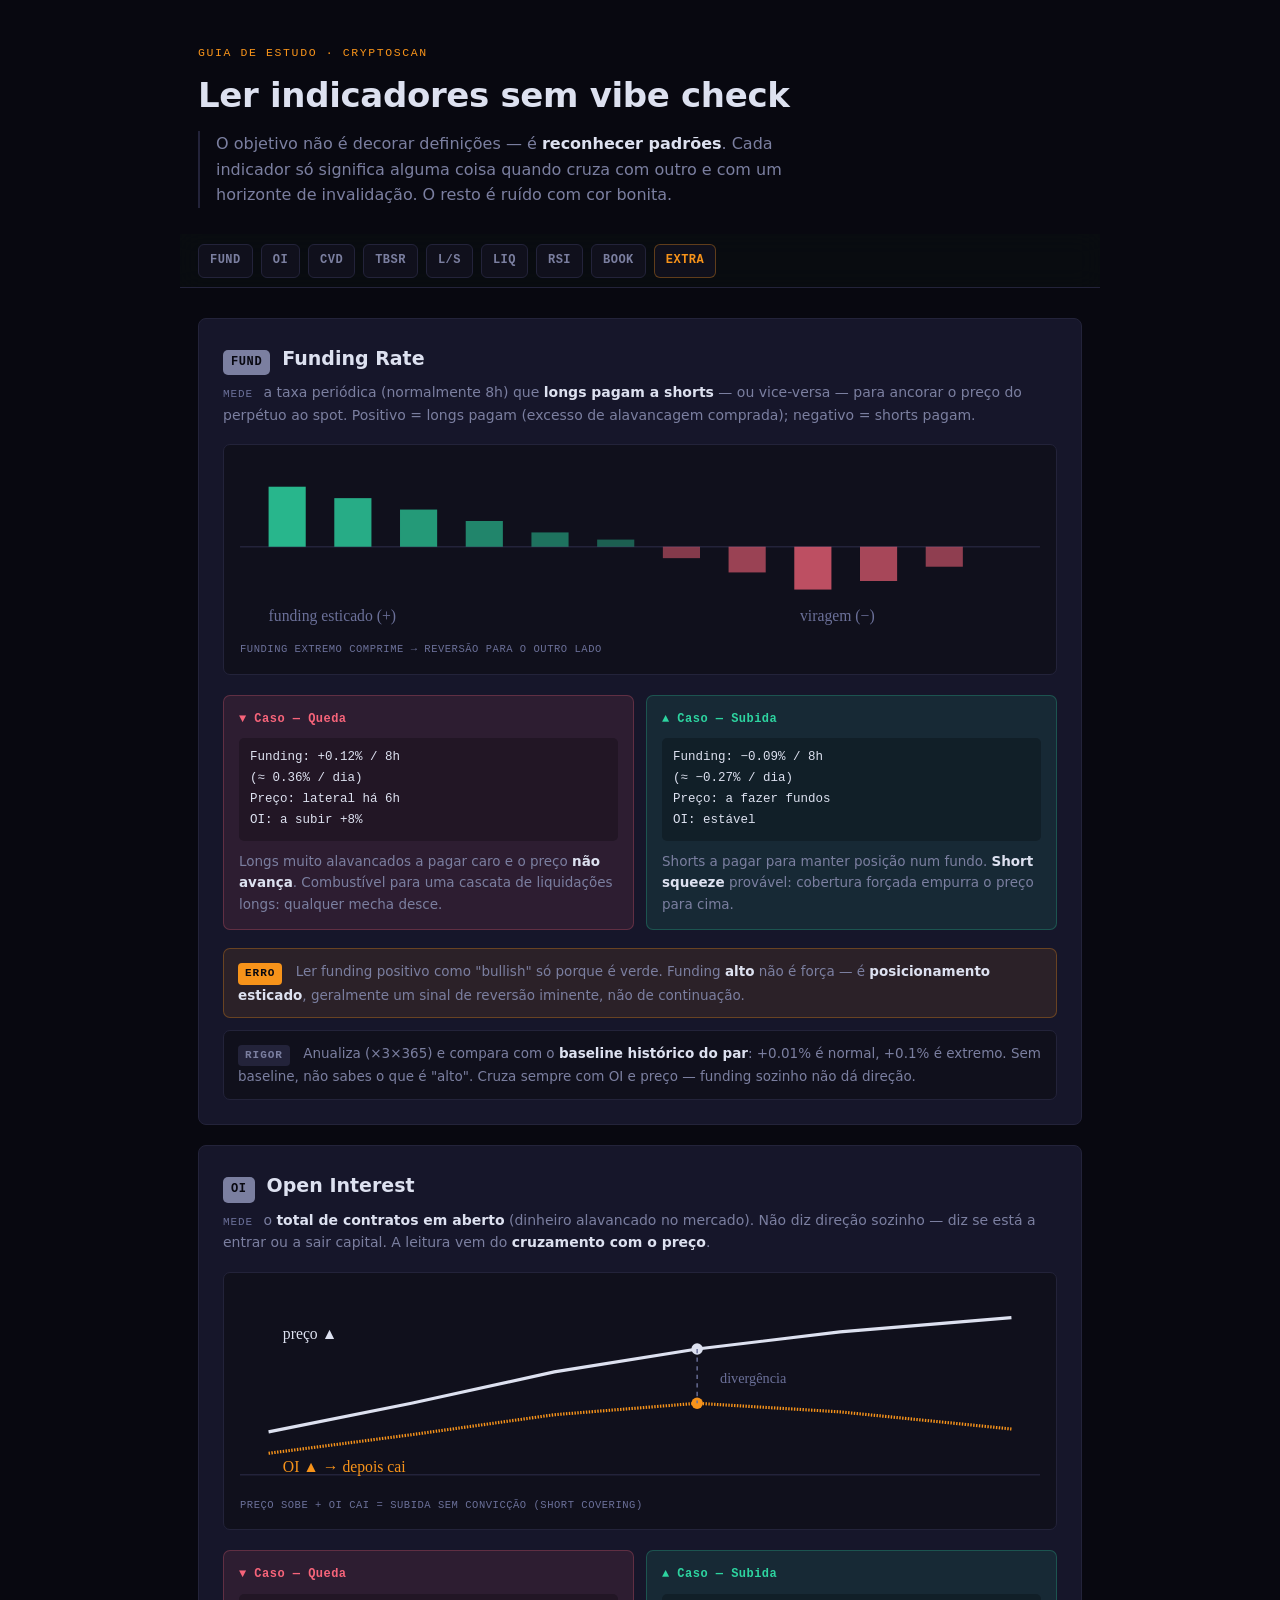
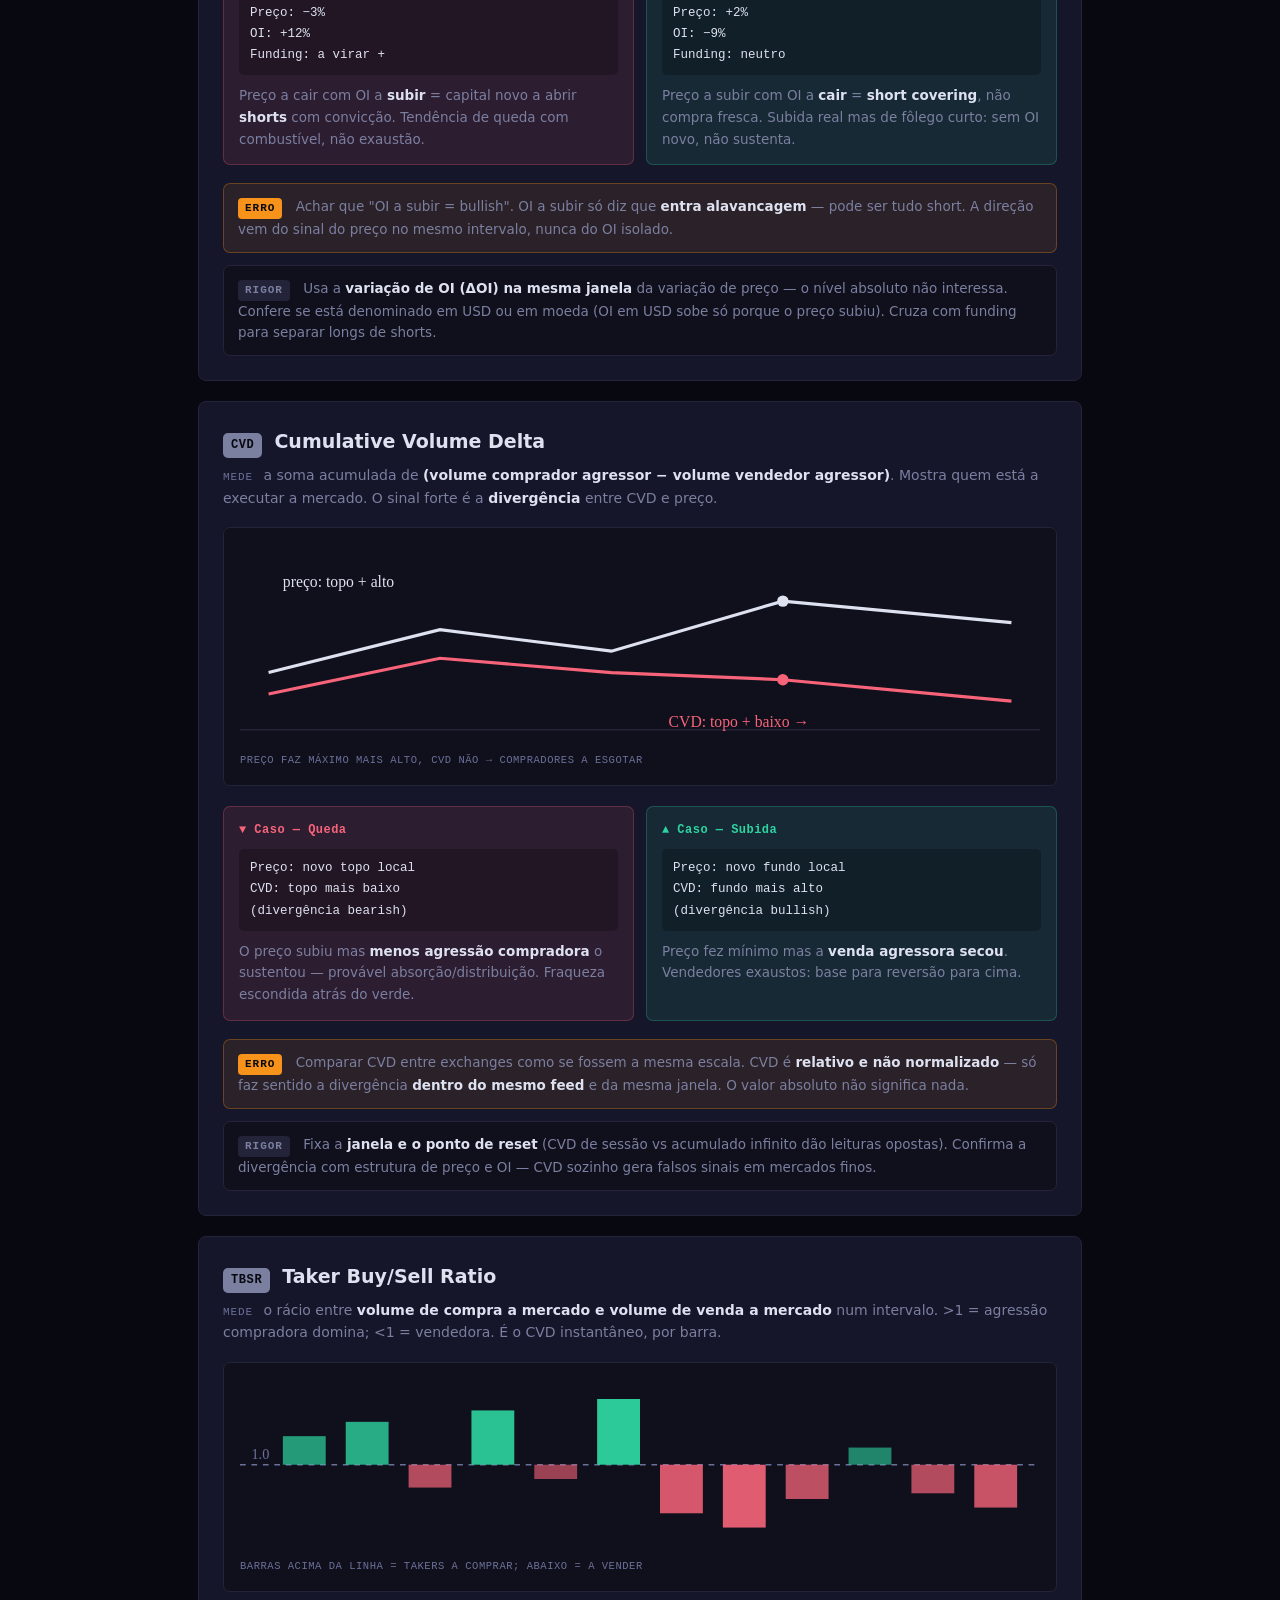
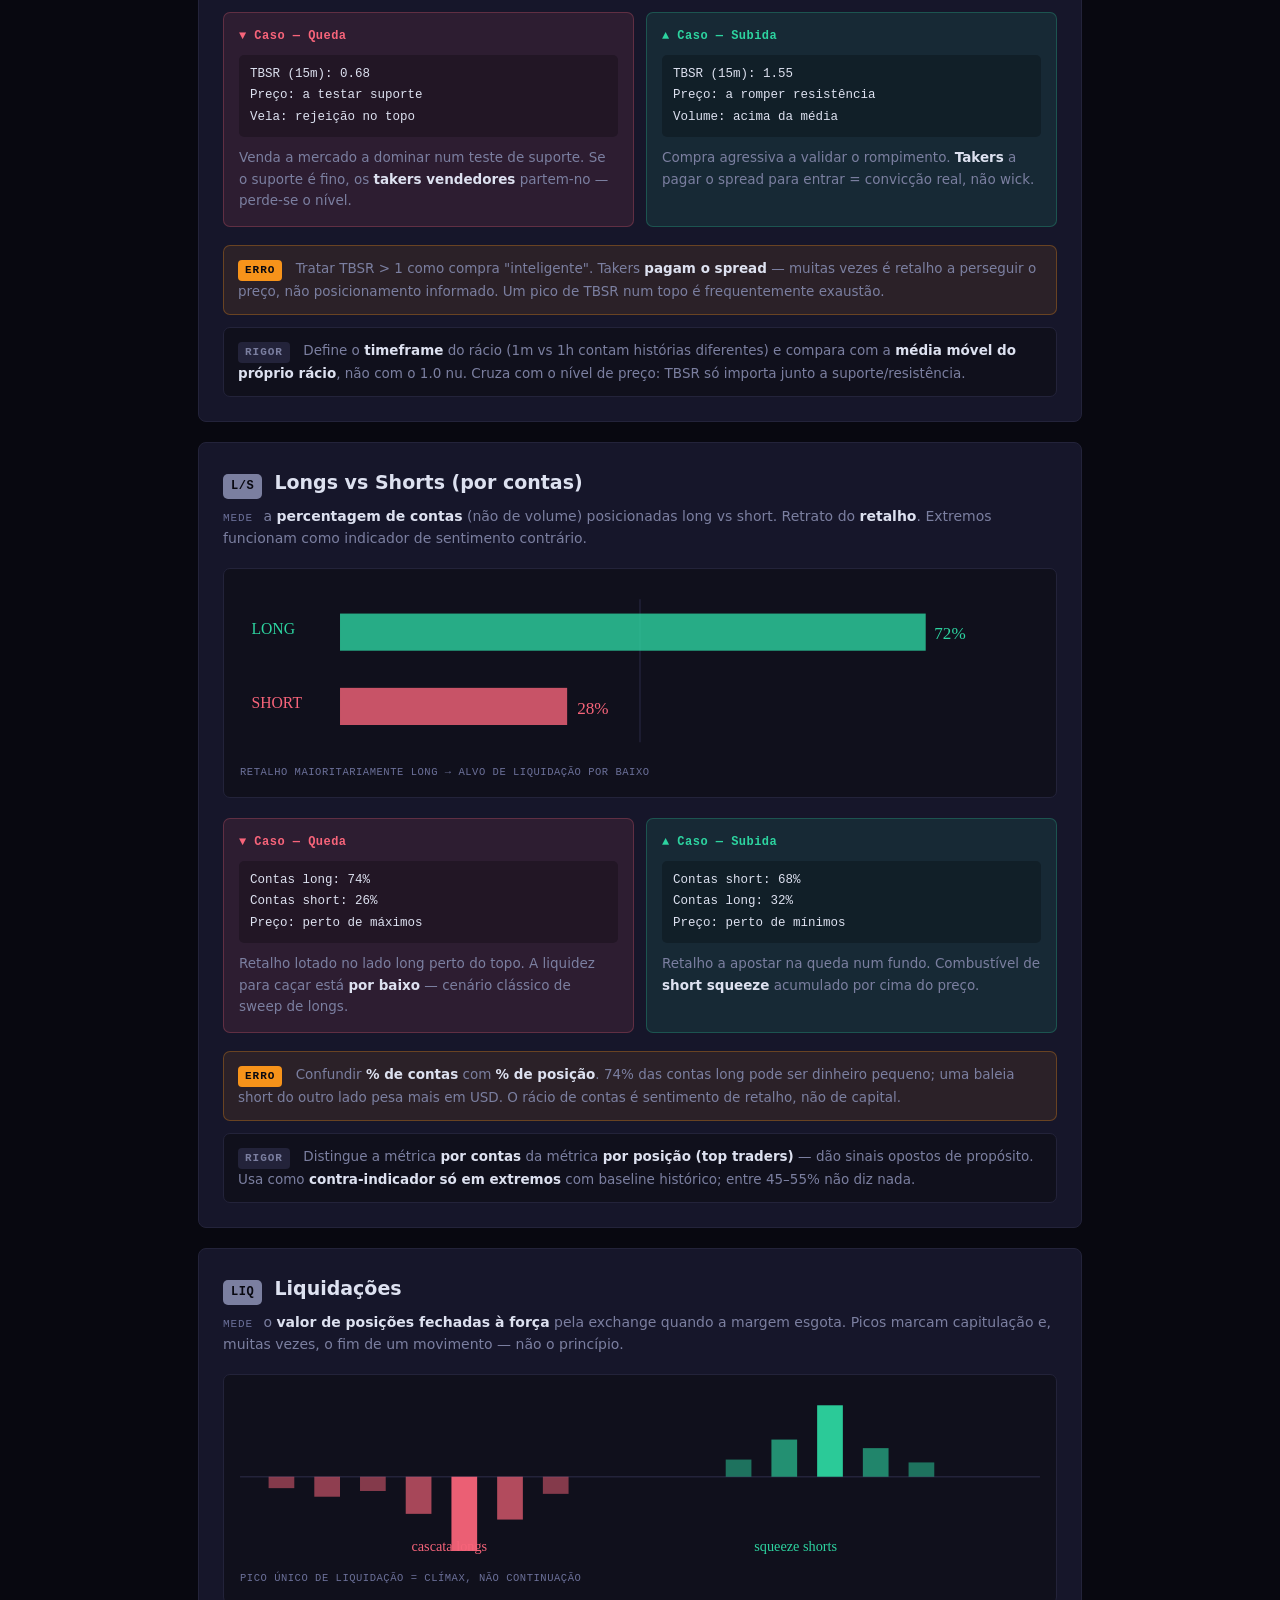
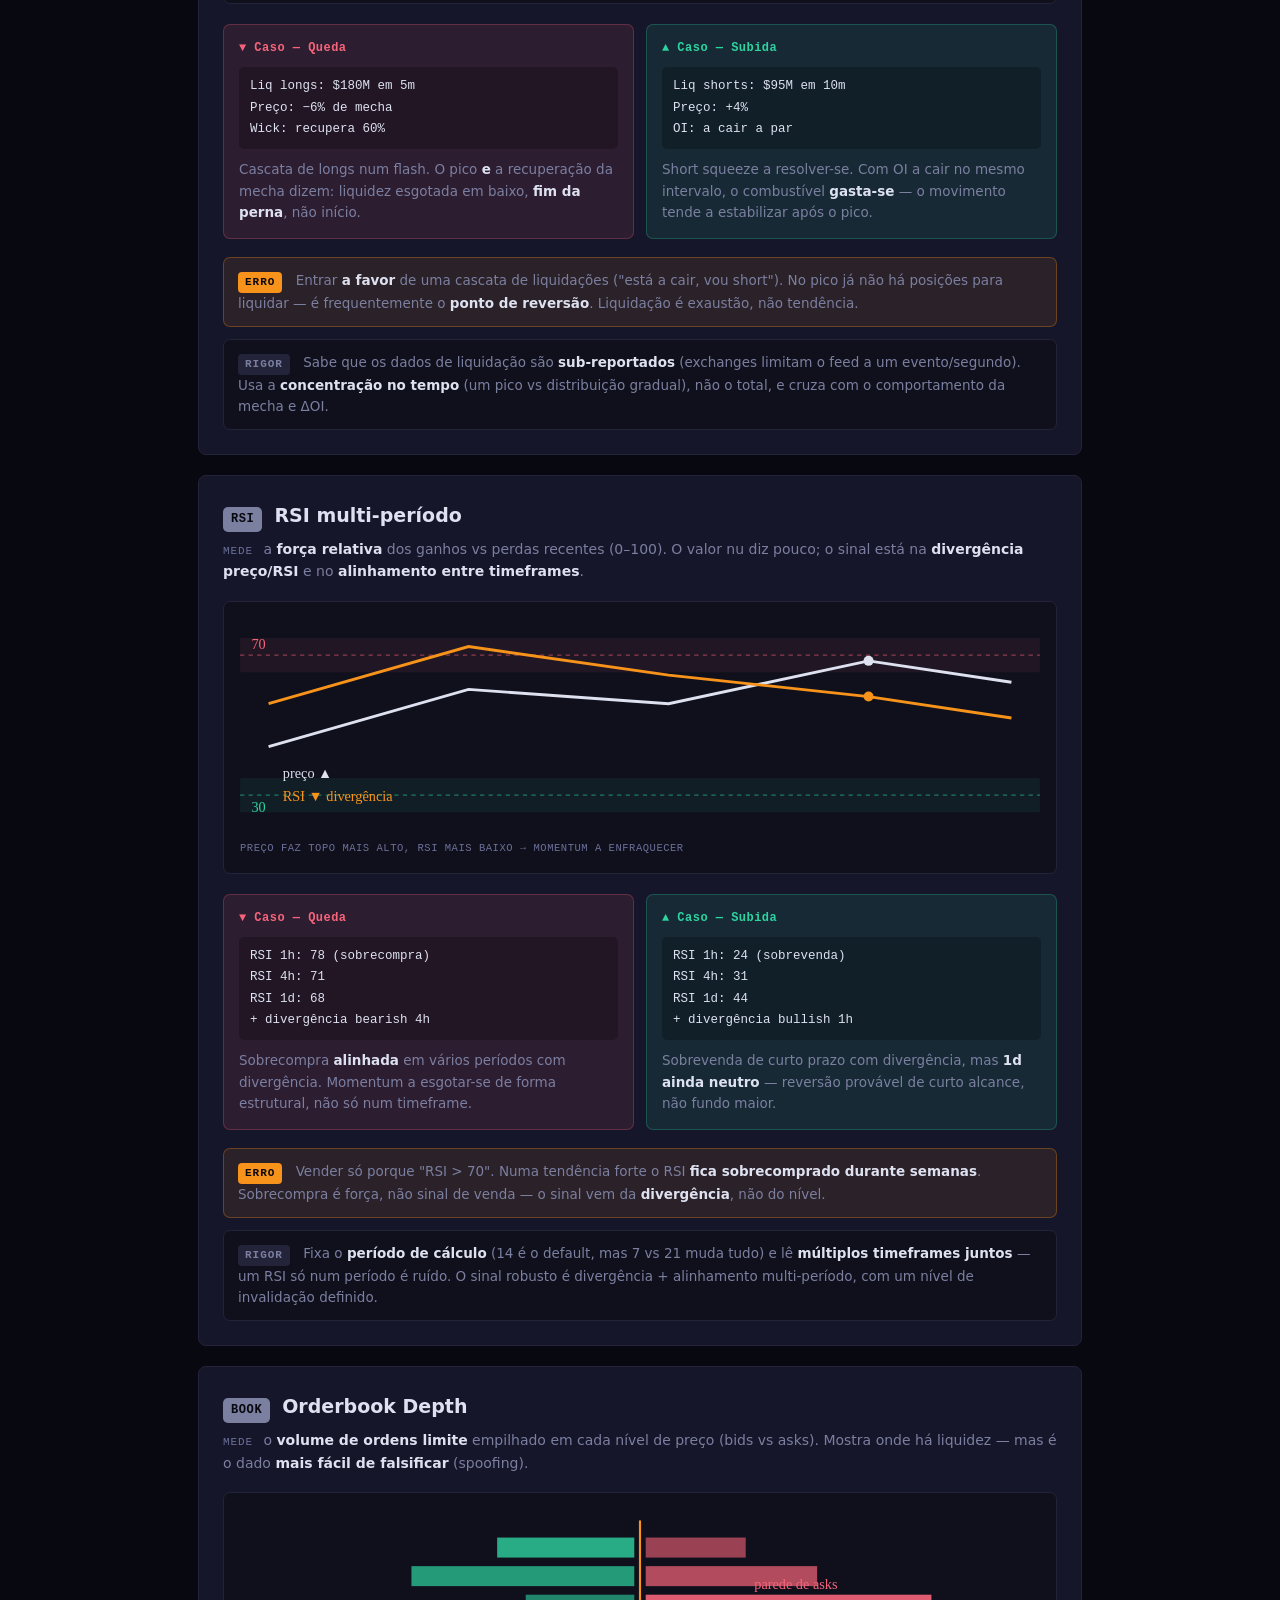
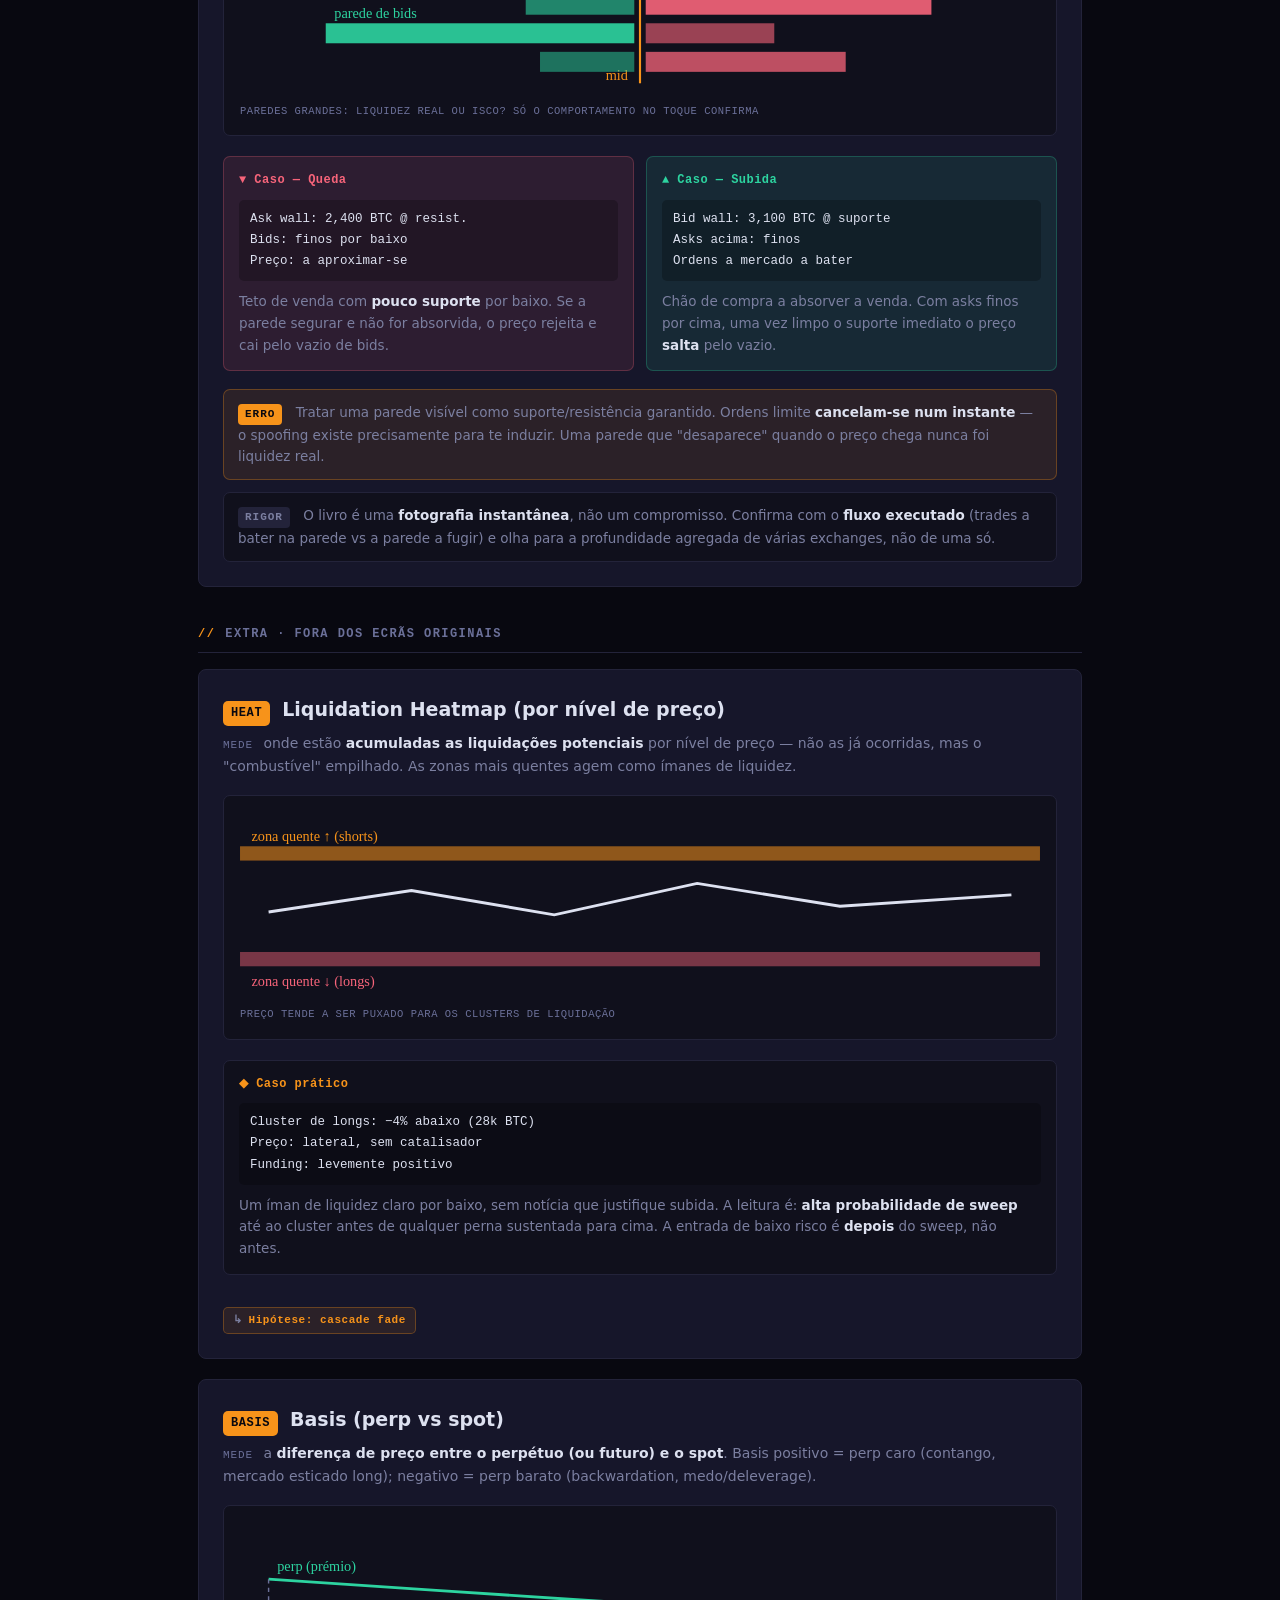
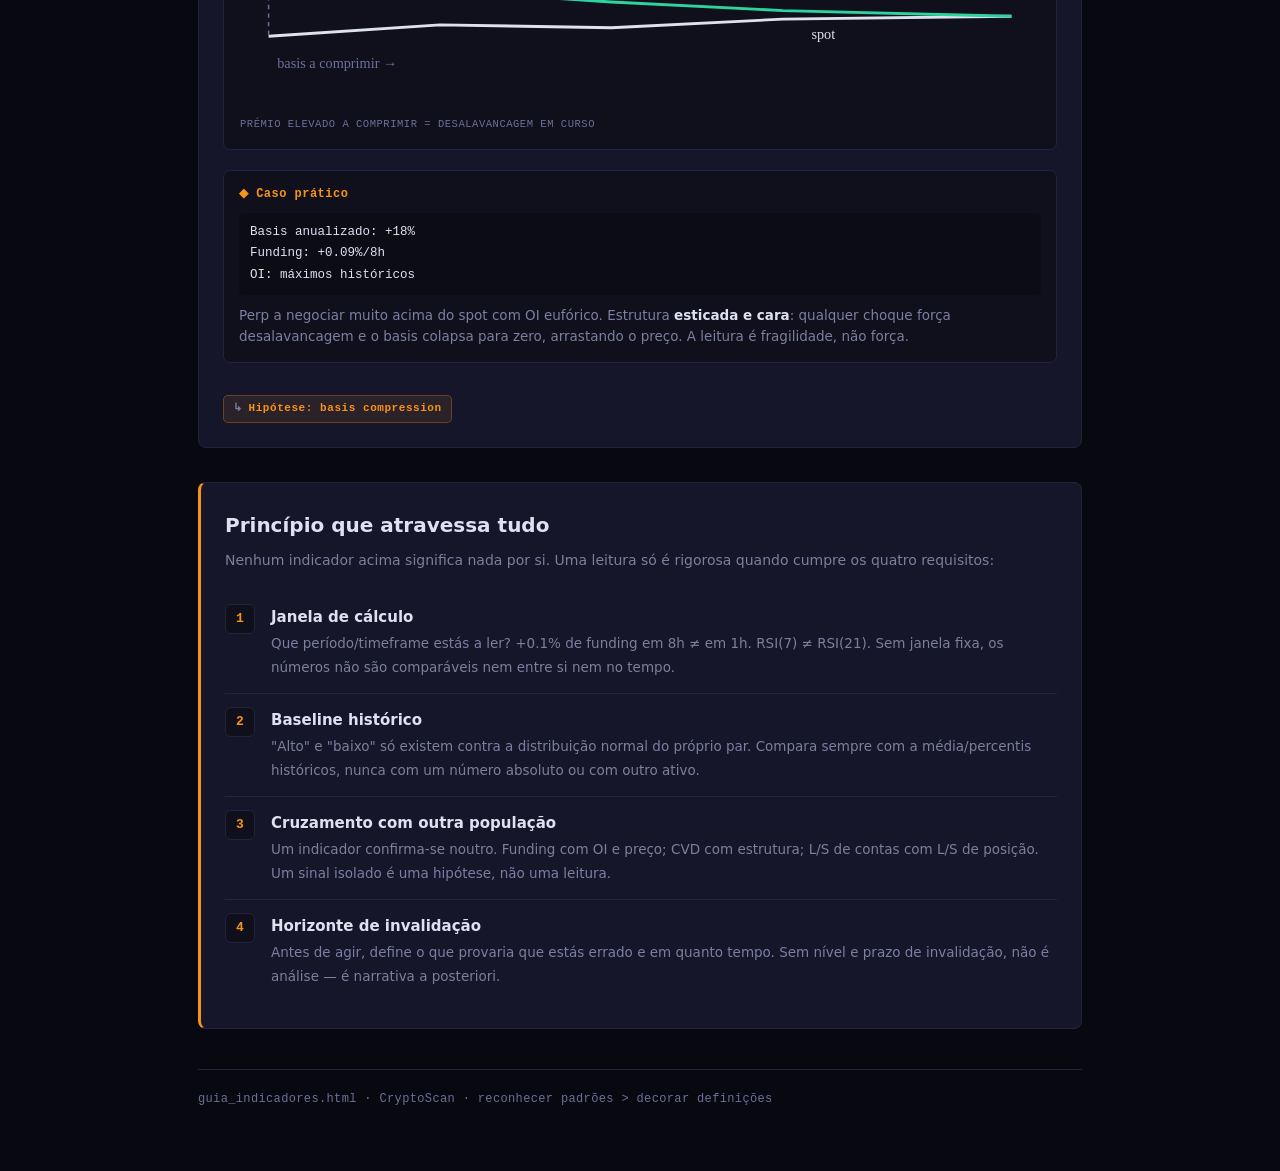
==== commit a3a1fd01: "CryptoScan UI: alinha Sensibilidade com o botao, remove badge, homogeniza Tutorial - Sensibilidade +" ====
--- a/guia_indicadores.html
+++ b/guia_indicadores.html
@@ -6,22 +6,22 @@
 <title>Ler indicadores sem vibe check · CryptoScan</title>
 <link rel="preconnect" href="https://fonts.googleapis.com">
 <link rel="preconnect" href="https://fonts.gstatic.com" crossorigin>
-<link href="https://fonts.googleapis.com/css2?family=IBM+Plex+Sans:wght@400;500;600;700&family=IBM+Plex+Mono:wght@400;500;600&display=swap" rel="stylesheet">
+<link href="https://fonts.googleapis.com/css2?family=Inter:wght@400;500;600;700&family=JetBrains+Mono:wght@400;500;600&display=swap" rel="stylesheet">
 <style>
 :root{
-  --bg:#0B0E11;
-  --panel:#14181F;
-  --panel-2:#0F1318;
-  --border:#232830;
-  --text:#EAECEF;
-  --text-dim:#848E9C;
-  --text-dimmer:#5E6673;
-  --green:#0ECB81;
-  --red:#F6465D;
-  --amber:#F0B90B;
-  --green-soft:rgba(14,203,129,.10);
-  --red-soft:rgba(246,70,93,.10);
-  --amber-soft:rgba(240,185,11,.09);
+  --bg:#080810;
+  --panel:#16162a;
+  --panel-2:#10101c;
+  --border:#23233a;
+  --text:#dde1f0;
+  --text-dim:#7b7fa0;
+  --text-dimmer:#6b7099;
+  --green:#2dd4a0;
+  --red:#f7647a;
+  --amber:#f7931a;
+  --green-soft:rgba(45,212,160,.10);
+  --red-soft:rgba(247,100,122,.10);
+  --amber-soft:rgba(247,147,26,.09);
 }
 *{box-sizing:border-box}
 html{scroll-behavior:smooth}
@@ -29,18 +29,18 @@
   margin:0;
   background:var(--bg);
   color:var(--text);
-  font-family:'IBM Plex Sans',system-ui,sans-serif;
+  font-family:'Inter',system-ui,sans-serif;
   font-size:15px;
   line-height:1.6;
   -webkit-font-smoothing:antialiased;
 }
-.mono{font-family:'IBM Plex Mono',ui-monospace,monospace}
+.mono{font-family:'JetBrains Mono',ui-monospace,monospace}
 .wrap{max-width:920px;margin:0 auto;padding:0 18px 90px}
 
 /* ─── HEADER ─────────────────────────────── */
 header.top{padding:44px 0 26px}
 .eyebrow{
-  font-family:'IBM Plex Mono',monospace;
+  font-family:'JetBrains Mono',monospace;
   font-size:11.5px;letter-spacing:.14em;text-transform:uppercase;
   color:var(--amber);margin:0 0 14px;font-weight:500;
 }
@@ -67,7 +67,7 @@
 nav.ticker::-webkit-scrollbar{display:none}
 nav.ticker a{
   flex:0 0 auto;
-  font-family:'IBM Plex Mono',monospace;
+  font-family:'JetBrains Mono',monospace;
   font-size:12px;font-weight:600;letter-spacing:.04em;
   color:var(--text-dim);text-decoration:none;
   padding:6px 11px;border-radius:6px;
@@ -77,7 +77,7 @@
   white-space:nowrap;
 }
 nav.ticker a:hover{color:var(--text);border-color:var(--text-dimmer)}
-nav.ticker a.x{color:var(--amber);border-color:rgba(240,185,11,.35)}
+nav.ticker a.x{color:var(--amber);border-color:rgba(247,147,26,.35)}
 
 /* ─── PANELS ─────────────────────────────── */
 section.ind{
@@ -90,7 +90,7 @@
 }
 .ind-head{display:flex;align-items:baseline;gap:12px;flex-wrap:wrap;margin-bottom:6px}
 .chip{
-  font-family:'IBM Plex Mono',monospace;
+  font-family:'JetBrains Mono',monospace;
   font-size:12px;font-weight:600;letter-spacing:.05em;
   color:var(--bg);background:var(--text-dim);
   padding:3px 8px;border-radius:5px;
@@ -101,7 +101,7 @@
 }
 .mede b{color:var(--text);font-weight:600}
 .mede .lbl{
-  font-family:'IBM Plex Mono',monospace;color:var(--text-dimmer);
+  font-family:'JetBrains Mono',monospace;color:var(--text-dimmer);
   font-size:11px;letter-spacing:.08em;text-transform:uppercase;margin-right:6px;
 }
 
@@ -114,7 +114,7 @@
 }
 .diagram svg{display:block;width:100%;height:auto}
 .dg-cap{
-  font-family:'IBM Plex Mono',monospace;font-size:10.5px;
+  font-family:'JetBrains Mono',monospace;font-size:10.5px;
   color:var(--text-dimmer);letter-spacing:.05em;
   margin-top:8px;text-transform:uppercase;
 }
@@ -125,17 +125,17 @@
   border-radius:7px;padding:14px 15px;
   border:1px solid var(--border);
 }
-.case.down{background:var(--red-soft);border-color:rgba(246,70,93,.25)}
-.case.up{background:var(--green-soft);border-color:rgba(14,203,129,.25)}
+.case.down{background:var(--red-soft);border-color:rgba(247,100,122,.25)}
+.case.up{background:var(--green-soft);border-color:rgba(45,212,160,.25)}
 .case-lbl{
-  font-family:'IBM Plex Mono',monospace;
+  font-family:'JetBrains Mono',monospace;
   font-size:12px;font-weight:600;letter-spacing:.04em;
   margin:0 0 9px;
 }
 .case.down .case-lbl{color:var(--red)}
 .case.up .case-lbl{color:var(--green)}
 .case-num{
-  font-family:'IBM Plex Mono',monospace;
+  font-family:'JetBrains Mono',monospace;
   font-size:12.5px;line-height:1.7;color:var(--text);
   background:rgba(0,0,0,.25);
   border-radius:5px;padding:9px 11px;margin:0 0 10px;
@@ -152,12 +152,12 @@
 }
 .callout:last-child{margin-bottom:0}
 .callout .tag{
-  font-family:'IBM Plex Mono',monospace;
+  font-family:'JetBrains Mono',monospace;
   font-size:11px;font-weight:600;letter-spacing:.09em;
   padding:2px 7px;border-radius:4px;margin-right:9px;
   display:inline-block;
 }
-.callout.erro{background:var(--amber-soft);border-color:rgba(240,185,11,.3)}
+.callout.erro{background:var(--amber-soft);border-color:rgba(247,147,26,.3)}
 .callout.erro .tag{color:var(--bg);background:var(--amber)}
 .callout.rigor{background:var(--panel-2)}
 .callout.rigor .tag{color:var(--text-dim);background:var(--border)}
@@ -166,7 +166,7 @@
 
 /* ─── SECTION LABEL ──────────────────────── */
 .sec-label{
-  font-family:'IBM Plex Mono',monospace;
+  font-family:'JetBrains Mono',monospace;
   font-size:12px;letter-spacing:.12em;text-transform:uppercase;
   color:var(--text-dimmer);font-weight:600;
   margin:38px 0 16px;padding-bottom:8px;
@@ -177,10 +177,10 @@
 
 /* EXTRA tag linking to hypothesis */
 .hyp-tag{
-  font-family:'IBM Plex Mono',monospace;
+  font-family:'JetBrains Mono',monospace;
   font-size:11px;font-weight:600;letter-spacing:.05em;
   color:var(--amber);background:var(--amber-soft);
-  border:1px solid rgba(240,185,11,.3);
+  border:1px solid rgba(247,147,26,.3);
   padding:4px 9px;border-radius:5px;
   display:inline-flex;align-items:center;gap:6px;margin-top:14px;
 }
@@ -207,7 +207,7 @@
   position:absolute;left:0;top:13px;
   width:28px;height:28px;border-radius:6px;
   background:var(--panel-2);border:1px solid var(--border);
-  color:var(--amber);font-family:'IBM Plex Mono',monospace;
+  color:var(--amber);font-family:'JetBrains Mono',monospace;
   font-weight:600;font-size:13px;
   display:flex;align-items:center;justify-content:center;
 }
@@ -217,7 +217,7 @@
 footer.foot{
   margin-top:40px;padding-top:20px;border-top:1px solid var(--border);
   color:var(--text-dimmer);font-size:12px;
-  font-family:'IBM Plex Mono',monospace;letter-spacing:.03em;
+  font-family:'JetBrains Mono',monospace;letter-spacing:.03em;
 }
 
 /* ─── RESPONSIVE ─────────────────────────── */
@@ -262,22 +262,22 @@
 
   <div class="diagram">
     <svg viewBox="0 0 560 120" role="img" aria-label="Barras de funding a comprimir">
-      <line x1="0" y1="60" x2="560" y2="60" stroke="#232830" stroke-width="1"/>
+      <line x1="0" y1="60" x2="560" y2="60" stroke="#23233a" stroke-width="1"/>
       <!-- barras positivas a decrescer (compressão) -->
-      <rect x="20"  y="18" width="26" height="42" fill="#0ECB81" opacity=".85"/>
-      <rect x="66"  y="26" width="26" height="34" fill="#0ECB81" opacity=".8"/>
-      <rect x="112" y="34" width="26" height="26" fill="#0ECB81" opacity=".7"/>
-      <rect x="158" y="42" width="26" height="18" fill="#0ECB81" opacity=".6"/>
-      <rect x="204" y="50" width="26" height="10" fill="#0ECB81" opacity=".5"/>
-      <rect x="250" y="55" width="26" height="5"  fill="#0ECB81" opacity=".4"/>
+      <rect x="20"  y="18" width="26" height="42" fill="#2dd4a0" opacity=".85"/>
+      <rect x="66"  y="26" width="26" height="34" fill="#2dd4a0" opacity=".8"/>
+      <rect x="112" y="34" width="26" height="26" fill="#2dd4a0" opacity=".7"/>
+      <rect x="158" y="42" width="26" height="18" fill="#2dd4a0" opacity=".6"/>
+      <rect x="204" y="50" width="26" height="10" fill="#2dd4a0" opacity=".5"/>
+      <rect x="250" y="55" width="26" height="5"  fill="#2dd4a0" opacity=".4"/>
       <!-- viragem negativa -->
-      <rect x="296" y="60" width="26" height="8"  fill="#F6465D" opacity=".5"/>
-      <rect x="342" y="60" width="26" height="18" fill="#F6465D" opacity=".6"/>
-      <rect x="388" y="60" width="26" height="30" fill="#F6465D" opacity=".75"/>
-      <rect x="434" y="60" width="26" height="24" fill="#F6465D" opacity=".65"/>
-      <rect x="480" y="60" width="26" height="14" fill="#F6465D" opacity=".55"/>
-      <text x="20" y="112" fill="#5E6673" font-family="IBM Plex Mono" font-size="11">funding esticado (+)</text>
-      <text x="392" y="112" fill="#5E6673" font-family="IBM Plex Mono" font-size="11">viragem (−)</text>
+      <rect x="296" y="60" width="26" height="8"  fill="#f7647a" opacity=".5"/>
+      <rect x="342" y="60" width="26" height="18" fill="#f7647a" opacity=".6"/>
+      <rect x="388" y="60" width="26" height="30" fill="#f7647a" opacity=".75"/>
+      <rect x="434" y="60" width="26" height="24" fill="#f7647a" opacity=".65"/>
+      <rect x="480" y="60" width="26" height="14" fill="#f7647a" opacity=".55"/>
+      <text x="20" y="112" fill="#6b7099" font-family="JetBrains Mono" font-size="11">funding esticado (+)</text>
+      <text x="392" y="112" fill="#6b7099" font-family="JetBrains Mono" font-size="11">viragem (−)</text>
     </svg>
     <div class="dg-cap">Funding extremo comprime → reversão para o outro lado</div>
   </div>
@@ -321,17 +321,17 @@
 
   <div class="diagram">
     <svg viewBox="0 0 560 140" role="img" aria-label="Cruzamento preço e open interest">
-      <line x1="0" y1="130" x2="560" y2="130" stroke="#232830" stroke-width="1"/>
+      <line x1="0" y1="130" x2="560" y2="130" stroke="#23233a" stroke-width="1"/>
       <!-- preço a subir -->
-      <polyline points="20,100 120,80 220,58 320,42 420,30 540,20" fill="none" stroke="#EAECEF" stroke-width="2.2"/>
+      <polyline points="20,100 120,80 220,58 320,42 420,30 540,20" fill="none" stroke="#dde1f0" stroke-width="2.2"/>
       <!-- OI a subir junto (confirmação) então a divergir -->
-      <polyline points="20,115 120,102 220,88 320,80 420,86 540,98" fill="none" stroke="#F0B90B" stroke-width="2.2" stroke-dasharray="1"/>
-      <circle cx="320" cy="42" r="4" fill="#EAECEF"/>
-      <circle cx="320" cy="80" r="4" fill="#F0B90B"/>
-      <line x1="320" y1="42" x2="320" y2="80" stroke="#5E6673" stroke-width="1" stroke-dasharray="3 3"/>
-      <text x="30" y="35" fill="#EAECEF" font-family="IBM Plex Mono" font-size="11">preço ▲</text>
-      <text x="30" y="128" fill="#F0B90B" font-family="IBM Plex Mono" font-size="11">OI ▲ → depois cai</text>
-      <text x="336" y="66" fill="#5E6673" font-family="IBM Plex Mono" font-size="10">divergência</text>
+      <polyline points="20,115 120,102 220,88 320,80 420,86 540,98" fill="none" stroke="#f7931a" stroke-width="2.2" stroke-dasharray="1"/>
+      <circle cx="320" cy="42" r="4" fill="#dde1f0"/>
+      <circle cx="320" cy="80" r="4" fill="#f7931a"/>
+      <line x1="320" y1="42" x2="320" y2="80" stroke="#6b7099" stroke-width="1" stroke-dasharray="3 3"/>
+      <text x="30" y="35" fill="#dde1f0" font-family="JetBrains Mono" font-size="11">preço ▲</text>
+      <text x="30" y="128" fill="#f7931a" font-family="JetBrains Mono" font-size="11">OI ▲ → depois cai</text>
+      <text x="336" y="66" fill="#6b7099" font-family="JetBrains Mono" font-size="10">divergência</text>
     </svg>
     <div class="dg-cap">Preço sobe + OI cai = subida sem convicção (short covering)</div>
   </div>
@@ -373,15 +373,15 @@
 
   <div class="diagram">
     <svg viewBox="0 0 560 140" role="img" aria-label="Divergência entre preço e CVD">
-      <line x1="0" y1="130" x2="560" y2="130" stroke="#232830" stroke-width="1"/>
+      <line x1="0" y1="130" x2="560" y2="130" stroke="#23233a" stroke-width="1"/>
       <!-- preço faz topo mais alto -->
-      <polyline points="20,90 140,60 260,75 380,40 540,55" fill="none" stroke="#EAECEF" stroke-width="2.2"/>
+      <polyline points="20,90 140,60 260,75 380,40 540,55" fill="none" stroke="#dde1f0" stroke-width="2.2"/>
       <!-- CVD faz topo mais baixo (divergência bearish) -->
-      <polyline points="20,105 140,80 260,90 380,95 540,110" fill="none" stroke="#F6465D" stroke-width="2.2"/>
-      <circle cx="380" cy="40" r="4" fill="#EAECEF"/>
-      <circle cx="380" cy="95" r="4" fill="#F6465D"/>
-      <text x="30" y="30" fill="#EAECEF" font-family="IBM Plex Mono" font-size="11">preço: topo + alto</text>
-      <text x="300" y="128" fill="#F6465D" font-family="IBM Plex Mono" font-size="11">CVD: topo + baixo →</text>
+      <polyline points="20,105 140,80 260,90 380,95 540,110" fill="none" stroke="#f7647a" stroke-width="2.2"/>
+      <circle cx="380" cy="40" r="4" fill="#dde1f0"/>
+      <circle cx="380" cy="95" r="4" fill="#f7647a"/>
+      <text x="30" y="30" fill="#dde1f0" font-family="JetBrains Mono" font-size="11">preço: topo + alto</text>
+      <text x="300" y="128" fill="#f7647a" font-family="JetBrains Mono" font-size="11">CVD: topo + baixo →</text>
     </svg>
     <div class="dg-cap">Preço faz máximo mais alto, CVD não → compradores a esgotar</div>
   </div>
@@ -423,20 +423,20 @@
 
   <div class="diagram">
     <svg viewBox="0 0 560 120" role="img" aria-label="Rácio taker buy sell em torno de 1">
-      <line x1="0" y1="60" x2="560" y2="60" stroke="#5E6673" stroke-width="1" stroke-dasharray="4 4"/>
-      <text x="8" y="56" fill="#5E6673" font-family="IBM Plex Mono" font-size="10">1.0</text>
-      <rect x="30"  y="40" width="30" height="20" fill="#0ECB81" opacity=".7"/>
-      <rect x="74"  y="30" width="30" height="30" fill="#0ECB81" opacity=".8"/>
-      <rect x="118" y="60" width="30" height="16" fill="#F6465D" opacity=".7"/>
-      <rect x="162" y="22" width="30" height="38" fill="#0ECB81" opacity=".9"/>
-      <rect x="206" y="60" width="30" height="10" fill="#F6465D" opacity=".6"/>
-      <rect x="250" y="14" width="30" height="46" fill="#0ECB81" opacity=".95"/>
-      <rect x="294" y="60" width="30" height="34" fill="#F6465D" opacity=".85"/>
-      <rect x="338" y="60" width="30" height="44" fill="#F6465D" opacity=".9"/>
-      <rect x="382" y="60" width="30" height="24" fill="#F6465D" opacity=".75"/>
-      <rect x="426" y="48" width="30" height="12" fill="#0ECB81" opacity=".6"/>
-      <rect x="470" y="60" width="30" height="20" fill="#F6465D" opacity=".7"/>
-      <rect x="514" y="60" width="30" height="30" fill="#F6465D" opacity=".8"/>
+      <line x1="0" y1="60" x2="560" y2="60" stroke="#6b7099" stroke-width="1" stroke-dasharray="4 4"/>
+      <text x="8" y="56" fill="#6b7099" font-family="JetBrains Mono" font-size="10">1.0</text>
+      <rect x="30"  y="40" width="30" height="20" fill="#2dd4a0" opacity=".7"/>
+      <rect x="74"  y="30" width="30" height="30" fill="#2dd4a0" opacity=".8"/>
+      <rect x="118" y="60" width="30" height="16" fill="#f7647a" opacity=".7"/>
+      <rect x="162" y="22" width="30" height="38" fill="#2dd4a0" opacity=".9"/>
+      <rect x="206" y="60" width="30" height="10" fill="#f7647a" opacity=".6"/>
+      <rect x="250" y="14" width="30" height="46" fill="#2dd4a0" opacity=".95"/>
+      <rect x="294" y="60" width="30" height="34" fill="#f7647a" opacity=".85"/>
+      <rect x="338" y="60" width="30" height="44" fill="#f7647a" opacity=".9"/>
+      <rect x="382" y="60" width="30" height="24" fill="#f7647a" opacity=".75"/>
+      <rect x="426" y="48" width="30" height="12" fill="#2dd4a0" opacity=".6"/>
+      <rect x="470" y="60" width="30" height="20" fill="#f7647a" opacity=".7"/>
+      <rect x="514" y="60" width="30" height="30" fill="#f7647a" opacity=".8"/>
     </svg>
     <div class="dg-cap">Barras acima da linha = takers a comprar; abaixo = a vender</div>
   </div>
@@ -478,15 +478,15 @@
 
   <div class="diagram">
     <svg viewBox="0 0 560 120" role="img" aria-label="Barras opostas de longs e shorts">
-      <text x="8" y="34" fill="#0ECB81" font-family="IBM Plex Mono" font-size="11">LONG</text>
-      <text x="8" y="86" fill="#F6465D" font-family="IBM Plex Mono" font-size="11">SHORT</text>
-      <line x1="280" y1="10" x2="280" y2="110" stroke="#232830" stroke-width="1"/>
+      <text x="8" y="34" fill="#2dd4a0" font-family="JetBrains Mono" font-size="11">LONG</text>
+      <text x="8" y="86" fill="#f7647a" font-family="JetBrains Mono" font-size="11">SHORT</text>
+      <line x1="280" y1="10" x2="280" y2="110" stroke="#23233a" stroke-width="1"/>
       <!-- long bar (72%) para a direita -->
-      <rect x="70" y="20" width="410" height="26" fill="#0ECB81" opacity=".8"/>
-      <text x="486" y="38" fill="#0ECB81" font-family="IBM Plex Mono" font-size="12">72%</text>
+      <rect x="70" y="20" width="410" height="26" fill="#2dd4a0" opacity=".8"/>
+      <text x="486" y="38" fill="#2dd4a0" font-family="JetBrains Mono" font-size="12">72%</text>
       <!-- short bar (28%) -->
-      <rect x="70" y="72" width="159" height="26" fill="#F6465D" opacity=".8"/>
-      <text x="236" y="90" fill="#F6465D" font-family="IBM Plex Mono" font-size="12">28%</text>
+      <rect x="70" y="72" width="159" height="26" fill="#f7647a" opacity=".8"/>
+      <text x="236" y="90" fill="#f7647a" font-family="JetBrains Mono" font-size="12">28%</text>
     </svg>
     <div class="dg-cap">Retalho maioritariamente long → alvo de liquidação por baixo</div>
   </div>
@@ -528,23 +528,23 @@
 
   <div class="diagram">
     <svg viewBox="0 0 560 120" role="img" aria-label="Mini histograma de liquidações">
-      <line x1="0" y1="60" x2="560" y2="60" stroke="#232830" stroke-width="1"/>
+      <line x1="0" y1="60" x2="560" y2="60" stroke="#23233a" stroke-width="1"/>
       <!-- liquidações longs (para baixo, vermelho) com um pico -->
-      <rect x="20"  y="60" width="18" height="8"  fill="#F6465D" opacity=".5"/>
-      <rect x="52"  y="60" width="18" height="14" fill="#F6465D" opacity=".55"/>
-      <rect x="84"  y="60" width="18" height="10" fill="#F6465D" opacity=".5"/>
-      <rect x="116" y="60" width="18" height="26" fill="#F6465D" opacity=".65"/>
-      <rect x="148" y="60" width="18" height="52" fill="#F6465D" opacity=".95"/>
-      <rect x="180" y="60" width="18" height="30" fill="#F6465D" opacity=".7"/>
-      <rect x="212" y="60" width="18" height="12" fill="#F6465D" opacity=".5"/>
+      <rect x="20"  y="60" width="18" height="8"  fill="#f7647a" opacity=".5"/>
+      <rect x="52"  y="60" width="18" height="14" fill="#f7647a" opacity=".55"/>
+      <rect x="84"  y="60" width="18" height="10" fill="#f7647a" opacity=".5"/>
+      <rect x="116" y="60" width="18" height="26" fill="#f7647a" opacity=".65"/>
+      <rect x="148" y="60" width="18" height="52" fill="#f7647a" opacity=".95"/>
+      <rect x="180" y="60" width="18" height="30" fill="#f7647a" opacity=".7"/>
+      <rect x="212" y="60" width="18" height="12" fill="#f7647a" opacity=".5"/>
       <!-- liquidações shorts (para cima, verde) -->
-      <rect x="340" y="48" width="18" height="12" fill="#0ECB81" opacity=".5"/>
-      <rect x="372" y="34" width="18" height="26" fill="#0ECB81" opacity=".65"/>
-      <rect x="404" y="10" width="18" height="50" fill="#0ECB81" opacity=".95"/>
-      <rect x="436" y="40" width="18" height="20" fill="#0ECB81" opacity=".6"/>
-      <rect x="468" y="50" width="18" height="10" fill="#0ECB81" opacity=".5"/>
-      <text x="120" y="112" fill="#F6465D" font-family="IBM Plex Mono" font-size="10">cascata longs</text>
-      <text x="360" y="112" fill="#0ECB81" font-family="IBM Plex Mono" font-size="10">squeeze shorts</text>
+      <rect x="340" y="48" width="18" height="12" fill="#2dd4a0" opacity=".5"/>
+      <rect x="372" y="34" width="18" height="26" fill="#2dd4a0" opacity=".65"/>
+      <rect x="404" y="10" width="18" height="50" fill="#2dd4a0" opacity=".95"/>
+      <rect x="436" y="40" width="18" height="20" fill="#2dd4a0" opacity=".6"/>
+      <rect x="468" y="50" width="18" height="10" fill="#2dd4a0" opacity=".5"/>
+      <text x="120" y="112" fill="#f7647a" font-family="JetBrains Mono" font-size="10">cascata longs</text>
+      <text x="360" y="112" fill="#2dd4a0" font-family="JetBrains Mono" font-size="10">squeeze shorts</text>
     </svg>
     <div class="dg-cap">Pico único de liquidação = clímax, não continuação</div>
   </div>
@@ -586,20 +586,20 @@
 
   <div class="diagram">
     <svg viewBox="0 0 560 150" role="img" aria-label="Divergência de RSI com zonas de sobrecompra">
-      <rect x="0" y="14" width="560" height="24" fill="#F6465D" opacity=".07"/>
-      <rect x="0" y="112" width="560" height="24" fill="#0ECB81" opacity=".07"/>
-      <line x1="0" y1="26"  x2="560" y2="26"  stroke="#F6465D" stroke-width="1" stroke-dasharray="3 3" opacity=".5"/>
-      <line x1="0" y1="124" x2="560" y2="124" stroke="#0ECB81" stroke-width="1" stroke-dasharray="3 3" opacity=".5"/>
-      <text x="8" y="22" fill="#F6465D" font-family="IBM Plex Mono" font-size="10">70</text>
-      <text x="8" y="136" fill="#0ECB81" font-family="IBM Plex Mono" font-size="10">30</text>
+      <rect x="0" y="14" width="560" height="24" fill="#f7647a" opacity=".07"/>
+      <rect x="0" y="112" width="560" height="24" fill="#2dd4a0" opacity=".07"/>
+      <line x1="0" y1="26"  x2="560" y2="26"  stroke="#f7647a" stroke-width="1" stroke-dasharray="3 3" opacity=".5"/>
+      <line x1="0" y1="124" x2="560" y2="124" stroke="#2dd4a0" stroke-width="1" stroke-dasharray="3 3" opacity=".5"/>
+      <text x="8" y="22" fill="#f7647a" font-family="JetBrains Mono" font-size="10">70</text>
+      <text x="8" y="136" fill="#2dd4a0" font-family="JetBrains Mono" font-size="10">30</text>
       <!-- preço (branco) topos mais altos -->
-      <polyline points="20,90 160,50 300,60 440,30 540,45" fill="none" stroke="#EAECEF" stroke-width="2"/>
+      <polyline points="20,90 160,50 300,60 440,30 540,45" fill="none" stroke="#dde1f0" stroke-width="2"/>
       <!-- RSI (âmbar) topos mais baixos → divergência -->
-      <polyline points="20,60 160,20 300,40 440,55 540,70" fill="none" stroke="#F0B90B" stroke-width="2"/>
-      <circle cx="440" cy="30" r="3.5" fill="#EAECEF"/>
-      <circle cx="440" cy="55" r="3.5" fill="#F0B90B"/>
-      <text x="30" y="112" fill="#EAECEF" font-family="IBM Plex Mono" font-size="10">preço ▲</text>
-      <text x="30" y="128" fill="#F0B90B" font-family="IBM Plex Mono" font-size="10">RSI ▼ divergência</text>
+      <polyline points="20,60 160,20 300,40 440,55 540,70" fill="none" stroke="#f7931a" stroke-width="2"/>
+      <circle cx="440" cy="30" r="3.5" fill="#dde1f0"/>
+      <circle cx="440" cy="55" r="3.5" fill="#f7931a"/>
+      <text x="30" y="112" fill="#dde1f0" font-family="JetBrains Mono" font-size="10">preço ▲</text>
+      <text x="30" y="128" fill="#f7931a" font-family="JetBrains Mono" font-size="10">RSI ▼ divergência</text>
     </svg>
     <div class="dg-cap">Preço faz topo mais alto, RSI mais baixo → momentum a enfraquecer</div>
   </div>
@@ -643,22 +643,22 @@
 
   <div class="diagram">
     <svg viewBox="0 0 560 130" role="img" aria-label="Blocos de profundidade do livro de ordens">
-      <line x1="280" y1="8" x2="280" y2="122" stroke="#F0B90B" stroke-width="1.5"/>
-      <text x="256" y="120" fill="#F0B90B" font-family="IBM Plex Mono" font-size="10">mid</text>
+      <line x1="280" y1="8" x2="280" y2="122" stroke="#f7931a" stroke-width="1.5"/>
+      <text x="256" y="120" fill="#f7931a" font-family="JetBrains Mono" font-size="10">mid</text>
       <!-- bids (verde) à esquerda, blocos -->
-      <rect x="180" y="20" width="96"  height="14" fill="#0ECB81" opacity=".8"/>
-      <rect x="120" y="40" width="156" height="14" fill="#0ECB81" opacity=".7"/>
-      <rect x="200" y="60" width="76"  height="14" fill="#0ECB81" opacity=".6"/>
-      <rect x="60"  y="80" width="216" height="14" fill="#0ECB81" opacity=".9"/>
-      <rect x="210" y="100" width="66" height="14" fill="#0ECB81" opacity=".5"/>
-      <text x="66" y="76" fill="#0ECB81" font-family="IBM Plex Mono" font-size="10">parede de bids</text>
+      <rect x="180" y="20" width="96"  height="14" fill="#2dd4a0" opacity=".8"/>
+      <rect x="120" y="40" width="156" height="14" fill="#2dd4a0" opacity=".7"/>
+      <rect x="200" y="60" width="76"  height="14" fill="#2dd4a0" opacity=".6"/>
+      <rect x="60"  y="80" width="216" height="14" fill="#2dd4a0" opacity=".9"/>
+      <rect x="210" y="100" width="66" height="14" fill="#2dd4a0" opacity=".5"/>
+      <text x="66" y="76" fill="#2dd4a0" font-family="JetBrains Mono" font-size="10">parede de bids</text>
       <!-- asks (vermelho) à direita -->
-      <rect x="284" y="20"  width="70"  height="14" fill="#F6465D" opacity=".6"/>
-      <rect x="284" y="40"  width="120" height="14" fill="#F6465D" opacity=".7"/>
-      <rect x="284" y="60"  width="200" height="14" fill="#F6465D" opacity=".9"/>
-      <rect x="284" y="80"  width="90"  height="14" fill="#F6465D" opacity=".6"/>
-      <rect x="284" y="100" width="140" height="14" fill="#F6465D" opacity=".75"/>
-      <text x="360" y="56" fill="#F6465D" font-family="IBM Plex Mono" font-size="10">parede de asks</text>
+      <rect x="284" y="20"  width="70"  height="14" fill="#f7647a" opacity=".6"/>
+      <rect x="284" y="40"  width="120" height="14" fill="#f7647a" opacity=".7"/>
+      <rect x="284" y="60"  width="200" height="14" fill="#f7647a" opacity=".9"/>
+      <rect x="284" y="80"  width="90"  height="14" fill="#f7647a" opacity=".6"/>
+      <rect x="284" y="100" width="140" height="14" fill="#f7647a" opacity=".75"/>
+      <text x="360" y="56" fill="#f7647a" font-family="JetBrains Mono" font-size="10">parede de asks</text>
     </svg>
     <div class="dg-cap">Paredes grandes: liquidez real ou isco? Só o comportamento no toque confirma</div>
   </div>
@@ -702,12 +702,12 @@
 
   <div class="diagram">
     <svg viewBox="0 0 560 130" role="img" aria-label="Mapa de calor de liquidações por nível">
-      <polyline points="20,70 120,55 220,72 320,50 420,66 540,58" fill="none" stroke="#EAECEF" stroke-width="2"/>
+      <polyline points="20,70 120,55 220,72 320,50 420,66 540,58" fill="none" stroke="#dde1f0" stroke-width="2"/>
       <!-- bandas de calor -->
-      <rect x="0" y="24" width="560" height="10" fill="#F0B90B" opacity=".55"/>
-      <text x="8" y="20" fill="#F0B90B" font-family="IBM Plex Mono" font-size="10">zona quente ↑ (shorts)</text>
-      <rect x="0" y="98" width="560" height="10" fill="#F6465D" opacity=".45"/>
-      <text x="8" y="122" fill="#F6465D" font-family="IBM Plex Mono" font-size="10">zona quente ↓ (longs)</text>
+      <rect x="0" y="24" width="560" height="10" fill="#f7931a" opacity=".55"/>
+      <text x="8" y="20" fill="#f7931a" font-family="JetBrains Mono" font-size="10">zona quente ↑ (shorts)</text>
+      <rect x="0" y="98" width="560" height="10" fill="#f7647a" opacity=".45"/>
+      <text x="8" y="122" fill="#f7647a" font-family="JetBrains Mono" font-size="10">zona quente ↓ (longs)</text>
     </svg>
     <div class="dg-cap">Preço tende a ser puxado para os clusters de liquidação</div>
   </div>
@@ -734,13 +734,13 @@
   <div class="diagram">
     <svg viewBox="0 0 560 130" role="img" aria-label="Convergência de basis entre perp e spot">
       <!-- spot (branco) -->
-      <polyline points="20,80 140,72 260,74 380,68 540,66" fill="none" stroke="#EAECEF" stroke-width="2"/>
+      <polyline points="20,80 140,72 260,74 380,68 540,66" fill="none" stroke="#dde1f0" stroke-width="2"/>
       <!-- perp (verde) acima, a convergir -->
-      <polyline points="20,40 140,48 260,56 380,62 540,66" fill="none" stroke="#0ECB81" stroke-width="2"/>
-      <line x1="20" y1="40" x2="20" y2="80" stroke="#5E6673" stroke-width="1" stroke-dasharray="3 3"/>
-      <text x="26" y="34" fill="#0ECB81" font-family="IBM Plex Mono" font-size="10">perp (prémio)</text>
-      <text x="400" y="82" fill="#EAECEF" font-family="IBM Plex Mono" font-size="10">spot</text>
-      <text x="26" y="102" fill="#5E6673" font-family="IBM Plex Mono" font-size="10">basis a comprimir →</text>
+      <polyline points="20,40 140,48 260,56 380,62 540,66" fill="none" stroke="#2dd4a0" stroke-width="2"/>
+      <line x1="20" y1="40" x2="20" y2="80" stroke="#6b7099" stroke-width="1" stroke-dasharray="3 3"/>
+      <text x="26" y="34" fill="#2dd4a0" font-family="JetBrains Mono" font-size="10">perp (prémio)</text>
+      <text x="400" y="82" fill="#dde1f0" font-family="JetBrains Mono" font-size="10">spot</text>
+      <text x="26" y="102" fill="#6b7099" font-family="JetBrains Mono" font-size="10">basis a comprimir →</text>
     </svg>
     <div class="dg-cap">Prémio elevado a comprimir = desalavancagem em curso</div>
   </div>
